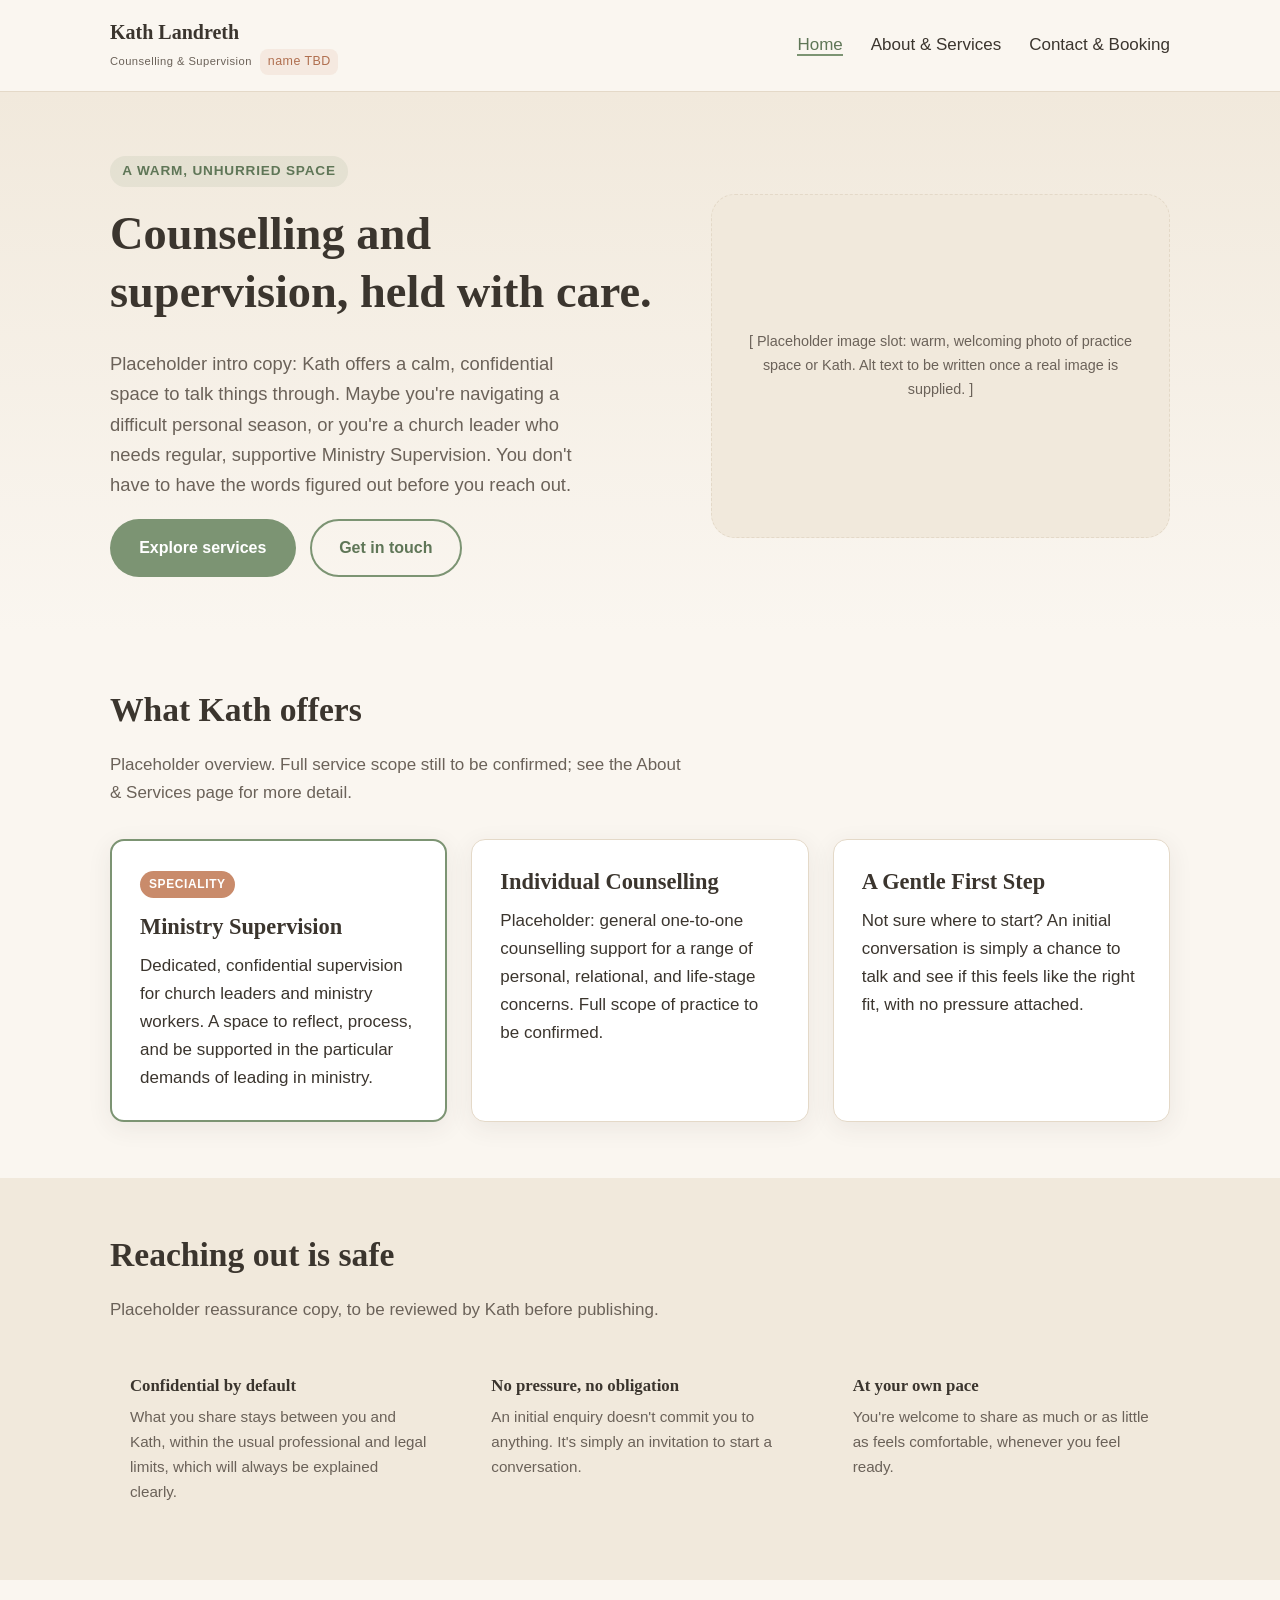
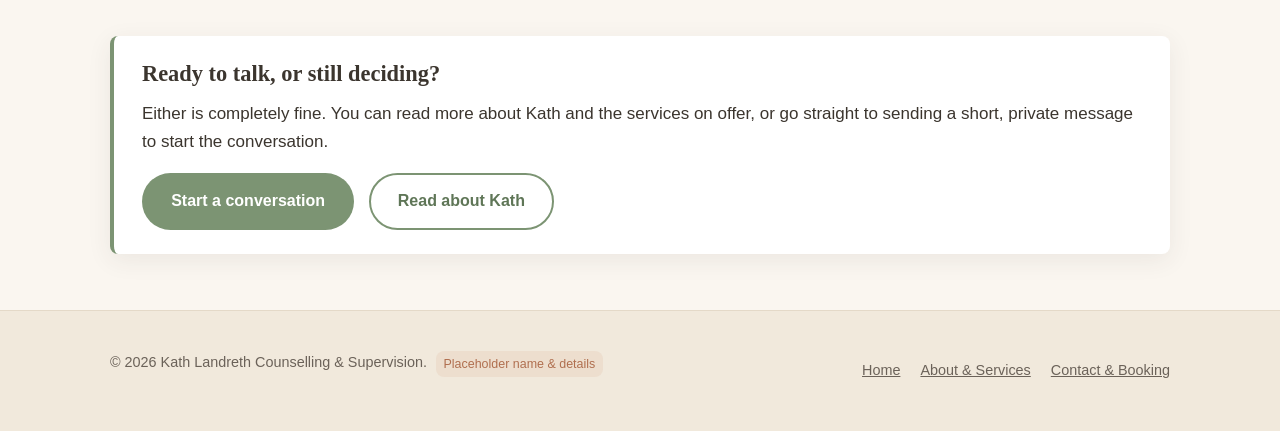
==== index.html @ 331f63ee "Add card hover-lift, enquiry-type dropdown, and copy cleanup - Card containers (Ministry Supervision" ====
<!DOCTYPE html>
<html lang="en">
<head>
  <meta charset="UTF-8" />
  <meta name="viewport" content="width=device-width, initial-scale=1.0" />
  <title>Kath Landreth Counselling &amp; Supervision: A Safe Place to Talk</title>
  <meta name="description" content="Placeholder description: Kath Landreth Counselling & Supervision offers a warm, confidential space for individual counselling and Ministry Supervision for church leaders." />
  <link rel="stylesheet" href="css/style.css" />
  <!-- PLACEHOLDER: favicon not yet supplied. Add rel="icon" once branding is finalised. -->
</head>
<body>
  <a class="skip-link" href="#main-content">Skip to main content</a>

  <header class="site-header">
    <nav class="nav-bar" aria-label="Primary">
      <a class="site-brand" href="index.html">
        Kath Landreth
        <span class="brand-sub">Counselling &amp; Supervision <span class="placeholder-flag">name TBD</span></span>
      </a>
      <button class="nav-toggle" type="button" aria-expanded="false" aria-controls="primary-nav-links">
        <span class="icon-bar"></span>
        <span>Menu</span>
      </button>
      <ul class="nav-links" id="primary-nav-links">
        <li><a href="index.html" aria-current="page">Home</a></li>
        <li><a href="about.html">About &amp; Services</a></li>
        <li><a href="contact.html">Contact &amp; Booking</a></li>
      </ul>
    </nav>
  </header>

  <main id="main-content">
    <!-- Hero -->
    <section class="hero">
      <div class="container hero-inner">
        <div>
          <span class="hero-eyebrow">A warm, unhurried space</span>
          <h1>Counselling and supervision, held with care.</h1>
          <p class="hero-lede">
            Placeholder intro copy: Kath offers a calm, confidential space to
            talk things through. Maybe you're navigating a difficult personal
            season, or you're a church leader who needs regular, supportive
            Ministry Supervision. You don't have to have the words figured out
            before you reach out.
          </p>
          <div class="btn-group">
            <a class="btn btn-primary" href="about.html">Explore services</a>
            <a class="btn btn-secondary" href="contact.html">Get in touch</a>
          </div>
        </div>
        <div class="hero-image-slot" aria-hidden="false">
          <span>[ Placeholder image slot: warm, welcoming photo of practice space or Kath. Alt text to be written once a real image is supplied. ]</span>
        </div>
      </div>
    </section>

    <!-- What Kath offers -->
    <section class="section">
      <div class="container">
        <div class="section-heading">
          <h2>What Kath offers</h2>
          <p>Placeholder overview. Full service scope still to be confirmed; see the About &amp; Services page for more detail.</p>
        </div>
        <div class="card-grid card-grid-3">
          <div class="card card-featured">
            <span class="card-featured-tag">Speciality</span>
            <h3>Ministry Supervision</h3>
            <p>
              Dedicated, confidential supervision for church leaders and
              ministry workers. A space to reflect, process, and be
              supported in the particular demands of leading in ministry.
            </p>
          </div>
          <div class="card">
            <h3>Individual Counselling</h3>
            <p>
              Placeholder: general one-to-one counselling support for a
              range of personal, relational, and life-stage concerns.
              Full scope of practice to be confirmed.
            </p>
          </div>
          <div class="card">
            <h3>A Gentle First Step</h3>
            <p>
              Not sure where to start? An initial conversation is simply a
              chance to talk and see if this feels like the right fit, with
              no pressure attached.
            </p>
          </div>
        </div>
      </div>
    </section>

    <!-- Reassurance strip -->
    <section class="section section-alt">
      <div class="container">
        <div class="section-heading">
          <h2>Reaching out is safe</h2>
          <p>Placeholder reassurance copy, to be reviewed by Kath before publishing.</p>
        </div>
        <div class="trust-strip">
          <div class="trust-item">
            <h3>Confidential by default</h3>
            <p>What you share stays between you and Kath, within the usual professional and legal limits, which will always be explained clearly.</p>
          </div>
          <div class="trust-item">
            <h3>No pressure, no obligation</h3>
            <p>An initial enquiry doesn't commit you to anything. It's simply an invitation to start a conversation.</p>
          </div>
          <div class="trust-item">
            <h3>At your own pace</h3>
            <p>You're welcome to share as much or as little as feels comfortable, whenever you feel ready.</p>
          </div>
        </div>
      </div>
    </section>

    <!-- Closing CTA -->
    <section class="section">
      <div class="container">
        <div class="note-box">
          <h3>Ready to talk, or still deciding?</h3>
          <p>
            Either is completely fine. You can read more about Kath and the
            services on offer, or go straight to sending a short, private
            message to start the conversation.
          </p>
          <div class="btn-group">
            <a class="btn btn-primary" href="contact.html">Start a conversation</a>
            <a class="btn btn-secondary" href="about.html">Read about Kath</a>
          </div>
        </div>
      </div>
    </section>
  </main>

  <footer class="site-footer">
    <div class="container footer-inner">
      <p>&copy; <span id="year">2026</span> Kath Landreth Counselling &amp; Supervision. <span class="placeholder-flag">Placeholder name &amp; details</span></p>
      <ul class="footer-links">
        <li><a href="index.html">Home</a></li>
        <li><a href="about.html">About &amp; Services</a></li>
        <li><a href="contact.html">Contact &amp; Booking</a></li>
      </ul>
    </div>
  </footer>

  <script src="js/main.js"></script>
</body>
</html>
---- css/style.css ----
/* ==========================================================================
   Kath Landreth Counselling & Supervision — Placeholder Visual Identity
   --------------------------------------------------------------------------
   Business name, palette, and typography below are PLACEHOLDERS.
   Everything visual is driven by the CSS variables in :root, so swapping
   in real branding later should mean editing this one block only.
   ========================================================================== */

:root {
  /* --- Colour palette (placeholder: warm, muted, calming) --- */
  --color-bg: #faf6f0;            /* warm cream page background */
  --color-bg-alt: #f1e9dc;        /* soft sand for alternating sections */
  --color-surface: #ffffff;       /* cards / form surface */
  --color-primary: #7c9473;       /* muted sage green */
  --color-primary-dark: #5f7657;  /* deeper sage for hover/emphasis */
  --color-accent: #c98b6b;        /* soft terracotta accent */
  --color-accent-dark: #b06f4f;
  --color-text: #3b352e;          /* warm charcoal-brown, not pure black */
  --color-text-muted: #6b6259;
  --color-border: #e4d9c8;
  --color-focus: #4f7db3;         /* accessible focus ring, kept distinct from palette */

  /* --- Typography (placeholder: system fonts, no third-party font loads) --- */
  --font-heading: Georgia, "Iowan Old Style", "Palatino Linotype", "Book Antiqua", serif;
  --font-body: -apple-system, BlinkMacSystemFont, "Segoe UI", Roboto, "Helvetica Neue", Arial, sans-serif;

  /* --- Spacing / shape --- */
  --radius-sm: 8px;
  --radius-md: 14px;
  --radius-lg: 24px;
  --shadow-soft: 0 6px 24px rgba(59, 53, 46, 0.08);
  --max-width: 1100px;
}

/* --- Reset / base --- */
* {
  box-sizing: border-box;
}

html {
  -webkit-text-size-adjust: 100%;
}

body {
  margin: 0;
  font-family: var(--font-body);
  background: var(--color-bg);
  color: var(--color-text);
  line-height: 1.65;
  font-size: 17px;
}

img {
  max-width: 100%;
  display: block;
}

a {
  color: var(--color-primary-dark);
}

a:focus-visible,
button:focus-visible,
input:focus-visible,
textarea:focus-visible {
  outline: 3px solid var(--color-focus);
  outline-offset: 2px;
}

h1, h2, h3, h4 {
  font-family: var(--font-heading);
  line-height: 1.25;
  margin: 0 0 0.6em;
  color: var(--color-text);
  font-weight: 600;
}

h1 { font-size: clamp(2rem, 5vw, 2.9rem); }
h2 { font-size: clamp(1.5rem, 3.5vw, 2.1rem); }
h3 { font-size: clamp(1.15rem, 2.5vw, 1.4rem); }

p { margin: 0 0 1em; }

.container {
  width: 100%;
  max-width: var(--max-width);
  margin: 0 auto;
  padding: 0 1.25rem;
}

.visually-hidden {
  position: absolute;
  width: 1px;
  height: 1px;
  overflow: hidden;
  clip: rect(0 0 0 0);
  white-space: nowrap;
}

.skip-link {
  position: absolute;
  left: -9999px;
  top: 0;
  background: var(--color-primary-dark);
  color: #fff;
  padding: 0.75em 1.25em;
  border-radius: 0 0 var(--radius-sm) 0;
  z-index: 100;
}

.skip-link:focus {
  left: 0;
}

/* --- Buttons --- */
.btn {
  display: inline-block;
  font-family: var(--font-body);
  font-size: 1rem;
  font-weight: 600;
  text-decoration: none;
  padding: 0.85em 1.7em;
  border-radius: 999px;
  border: 2px solid transparent;
  cursor: pointer;
  transition: transform 0.15s ease, background-color 0.15s ease, color 0.15s ease;
}

.btn-primary {
  background: var(--color-primary);
  color: #fff;
}

.btn-primary:hover {
  background: var(--color-primary-dark);
}

.btn-secondary {
  background: transparent;
  border-color: var(--color-primary);
  color: var(--color-primary-dark);
}

.btn-secondary:hover {
  background: var(--color-primary);
  color: #fff;
}

.btn:hover {
  transform: translateY(-1px);
}

.btn-group {
  display: flex;
  flex-wrap: wrap;
  gap: 0.9rem;
}

/* --- Header / Nav --- */
.site-header {
  background: var(--color-bg);
  border-bottom: 1px solid var(--color-border);
  position: sticky;
  top: 0;
  z-index: 50;
}

.nav-bar {
  display: flex;
  align-items: center;
  justify-content: space-between;
  padding: 1rem 1.25rem;
  max-width: var(--max-width);
  margin: 0 auto;
}

.site-brand {
  font-family: var(--font-heading);
  font-size: 1.25rem;
  font-weight: 700;
  text-decoration: none;
  color: var(--color-text);
}

.site-brand .brand-sub {
  display: block;
  font-family: var(--font-body);
  font-size: 0.7rem;
  font-weight: 400;
  letter-spacing: 0.04em;
  color: var(--color-text-muted);
}

.nav-toggle {
  display: inline-flex;
  align-items: center;
  gap: 0.5rem;
  background: transparent;
  border: 1px solid var(--color-border);
  border-radius: var(--radius-sm);
  padding: 0.5em 0.8em;
  font-family: var(--font-body);
  font-size: 0.95rem;
  color: var(--color-text);
  cursor: pointer;
}

.nav-toggle .icon-bar {
  display: block;
  width: 20px;
  height: 2px;
  background: var(--color-text);
  position: relative;
}

.nav-toggle .icon-bar::before,
.nav-toggle .icon-bar::after {
  content: "";
  position: absolute;
  left: 0;
  width: 20px;
  height: 2px;
  background: var(--color-text);
}

.nav-toggle .icon-bar::before { top: -6px; }
.nav-toggle .icon-bar::after { top: 6px; }

.nav-links {
  list-style: none;
  display: flex;
  gap: 1.75rem;
  margin: 0;
  padding: 0;
}

.nav-links a {
  text-decoration: none;
  color: var(--color-text);
  font-weight: 500;
}

.nav-links a[aria-current="page"] {
  color: var(--color-primary-dark);
  border-bottom: 2px solid var(--color-primary);
}

.nav-links a:hover {
  color: var(--color-primary-dark);
}

@media (max-width: 780px) {
  .nav-toggle {
    display: inline-flex;
  }

  .nav-links {
    display: none;
    position: absolute;
    left: 0;
    right: 0;
    top: 100%;
    flex-direction: column;
    gap: 0;
    background: var(--color-bg);
    border-bottom: 1px solid var(--color-border);
    box-shadow: var(--shadow-soft);
  }

  .nav-links.is-open {
    display: flex;
  }

  .nav-links li {
    border-top: 1px solid var(--color-border);
  }

  .nav-links a {
    display: block;
    padding: 1em 1.25rem;
  }
}

@media (min-width: 781px) {
  .nav-toggle {
    display: none;
  }
}

/* --- Hero --- */
.hero {
  padding: 4rem 0 3.5rem;
  background: linear-gradient(180deg, var(--color-bg-alt) 0%, var(--color-bg) 100%);
}

.hero-inner {
  display: grid;
  gap: 2.5rem;
  align-items: center;
}

@media (min-width: 860px) {
  .hero-inner {
    grid-template-columns: 1.1fr 0.9fr;
  }
}

.hero-eyebrow {
  display: inline-block;
  font-size: 0.85rem;
  font-weight: 600;
  letter-spacing: 0.06em;
  text-transform: uppercase;
  color: var(--color-primary-dark);
  background: rgba(124, 148, 115, 0.12);
  padding: 0.35em 0.9em;
  border-radius: 999px;
  margin-bottom: 1.1rem;
}

.hero-lede {
  font-size: 1.15rem;
  color: var(--color-text-muted);
  max-width: 46ch;
}

.hero-image-slot {
  background: var(--color-bg-alt);
  border: 1px dashed var(--color-border);
  border-radius: var(--radius-lg);
  aspect-ratio: 4 / 3;
  display: flex;
  align-items: center;
  justify-content: center;
  color: var(--color-text-muted);
  font-size: 0.9rem;
  text-align: center;
  padding: 1.5rem;
}

/* --- Generic sections --- */
.section {
  padding: 3.5rem 0;
}

.section-alt {
  background: var(--color-bg-alt);
}

.section-heading {
  max-width: 62ch;
  margin-bottom: 2rem;
}

.section-heading p {
  color: var(--color-text-muted);
}

/* --- Cards / grid --- */
.card-grid {
  display: grid;
  gap: 1.5rem;
  grid-template-columns: 1fr;
}

@media (min-width: 640px) {
  .card-grid {
    grid-template-columns: repeat(2, 1fr);
  }
}

@media (min-width: 960px) {
  .card-grid-3 {
    grid-template-columns: repeat(3, 1fr);
  }
}

.card {
  background: var(--color-surface);
  border: 1px solid var(--color-border);
  border-radius: var(--radius-md);
  padding: 1.75rem;
  box-shadow: var(--shadow-soft);
  transition: transform 0.15s ease, box-shadow 0.15s ease;
}

.card:hover {
  transform: translateY(-4px);
  box-shadow: 0 10px 28px rgba(59, 53, 46, 0.14);
}

.card-featured {
  border: 2px solid var(--color-primary);
  position: relative;
}

.card-featured-tag {
  display: inline-block;
  font-size: 0.75rem;
  font-weight: 700;
  letter-spacing: 0.05em;
  text-transform: uppercase;
  color: #fff;
  background: var(--color-accent);
  padding: 0.3em 0.75em;
  border-radius: 999px;
  margin-bottom: 0.9rem;
}

.card h3 {
  margin-bottom: 0.5em;
}

.card p:last-child {
  margin-bottom: 0;
}

/* --- Reassurance / trust strip --- */
.trust-strip {
  display: grid;
  gap: 1.5rem;
  grid-template-columns: 1fr;
  text-align: left;
}

@media (min-width: 720px) {
  .trust-strip {
    grid-template-columns: repeat(3, 1fr);
  }
}

.trust-item {
  padding: 1.25rem;
}

.trust-item h3 {
  font-size: 1.05rem;
  margin-bottom: 0.4em;
}

.trust-item p {
  color: var(--color-text-muted);
  font-size: 0.95rem;
  margin-bottom: 0;
}

/* --- Bio layout --- */
.bio-layout {
  display: grid;
  gap: 2rem;
  align-items: start;
}

@media (min-width: 780px) {
  .bio-layout {
    grid-template-columns: 0.8fr 1.2fr;
  }
}

.portrait-slot {
  background: var(--color-bg-alt);
  border: 1px dashed var(--color-border);
  border-radius: var(--radius-lg);
  aspect-ratio: 3 / 4;
  display: flex;
  align-items: center;
  justify-content: center;
  color: var(--color-text-muted);
  font-size: 0.9rem;
  text-align: center;
  padding: 1.5rem;
}

/* --- Confidentiality note box --- */
.note-box {
  background: var(--color-surface);
  border-left: 4px solid var(--color-primary);
  border-radius: var(--radius-sm);
  padding: 1.5rem 1.75rem;
  box-shadow: var(--shadow-soft);
}

.note-box h3 {
  margin-bottom: 0.5em;
}

.note-box p:last-child {
  margin-bottom: 0;
}

/* --- Contact page --- */
.contact-layout {
  display: grid;
  gap: 2.5rem;
}

@media (min-width: 900px) {
  .contact-layout {
    grid-template-columns: 1fr 0.8fr;
  }
}

.contact-form {
  background: var(--color-surface);
  border: 1px solid var(--color-border);
  border-radius: var(--radius-lg);
  padding: 2rem;
  box-shadow: var(--shadow-soft);
}

.form-row {
  margin-bottom: 1.3rem;
}

.form-row label {
  display: block;
  font-weight: 600;
  margin-bottom: 0.4em;
  font-size: 0.95rem;
}

.form-row .hint {
  display: block;
  font-weight: 400;
  color: var(--color-text-muted);
  font-size: 0.85rem;
  margin-top: 0.3em;
}

.form-row input,
.form-row select,
.form-row textarea {
  width: 100%;
  font-family: var(--font-body);
  font-size: 1rem;
  padding: 0.75em 0.9em;
  border: 1px solid var(--color-border);
  border-radius: var(--radius-sm);
  background: var(--color-bg);
  color: var(--color-text);
}

.form-row select {
  appearance: auto;
}

.form-row input:focus,
.form-row select:focus,
.form-row textarea:focus {
  background: var(--color-surface);
}

.form-row textarea {
  resize: vertical;
  min-height: 130px;
}

/* Honeypot field: hidden from real visitors, present for basic bot filtering.
   Holds no personal data and nothing here is ever stored server-side. */
.form-honeypot {
  position: absolute;
  left: -9999px;
  width: 1px;
  height: 1px;
  overflow: hidden;
}

.privacy-note {
  background: rgba(124, 148, 115, 0.1);
  border-radius: var(--radius-sm);
  padding: 1rem 1.2rem;
  font-size: 0.92rem;
  color: var(--color-text-muted);
  margin-bottom: 1.5rem;
}

.contact-details dl {
  margin: 0;
}

.contact-details dt {
  font-weight: 700;
  margin-top: 1.1rem;
}

.contact-details dt:first-child {
  margin-top: 0;
}

.contact-details dd {
  margin: 0.2em 0 0;
  color: var(--color-text-muted);
}

.form-status {
  margin-top: 1rem;
  padding: 0.9em 1.1em;
  border-radius: var(--radius-sm);
  font-size: 0.95rem;
  display: none;
}

.form-status.is-visible {
  display: block;
}

.form-status.is-success {
  background: rgba(124, 148, 115, 0.18);
  color: var(--color-primary-dark);
}

.form-status.is-error {
  background: rgba(201, 139, 107, 0.18);
  color: var(--color-accent-dark);
}

/* --- Footer --- */
.site-footer {
  border-top: 1px solid var(--color-border);
  padding: 2.5rem 0;
  background: var(--color-bg-alt);
  color: var(--color-text-muted);
  font-size: 0.9rem;
}

.footer-inner {
  display: flex;
  flex-wrap: wrap;
  gap: 1rem;
  justify-content: space-between;
  align-items: center;
}

.footer-links {
  list-style: none;
  display: flex;
  gap: 1.25rem;
  margin: 0;
  padding: 0;
}

.footer-links a {
  color: var(--color-text-muted);
}

.placeholder-flag {
  font-size: 0.78rem;
  color: var(--color-accent-dark);
  background: rgba(201, 139, 107, 0.12);
  border-radius: var(--radius-sm);
  padding: 0.2em 0.6em;
  display: inline-block;
  margin-left: 0.4em;
}
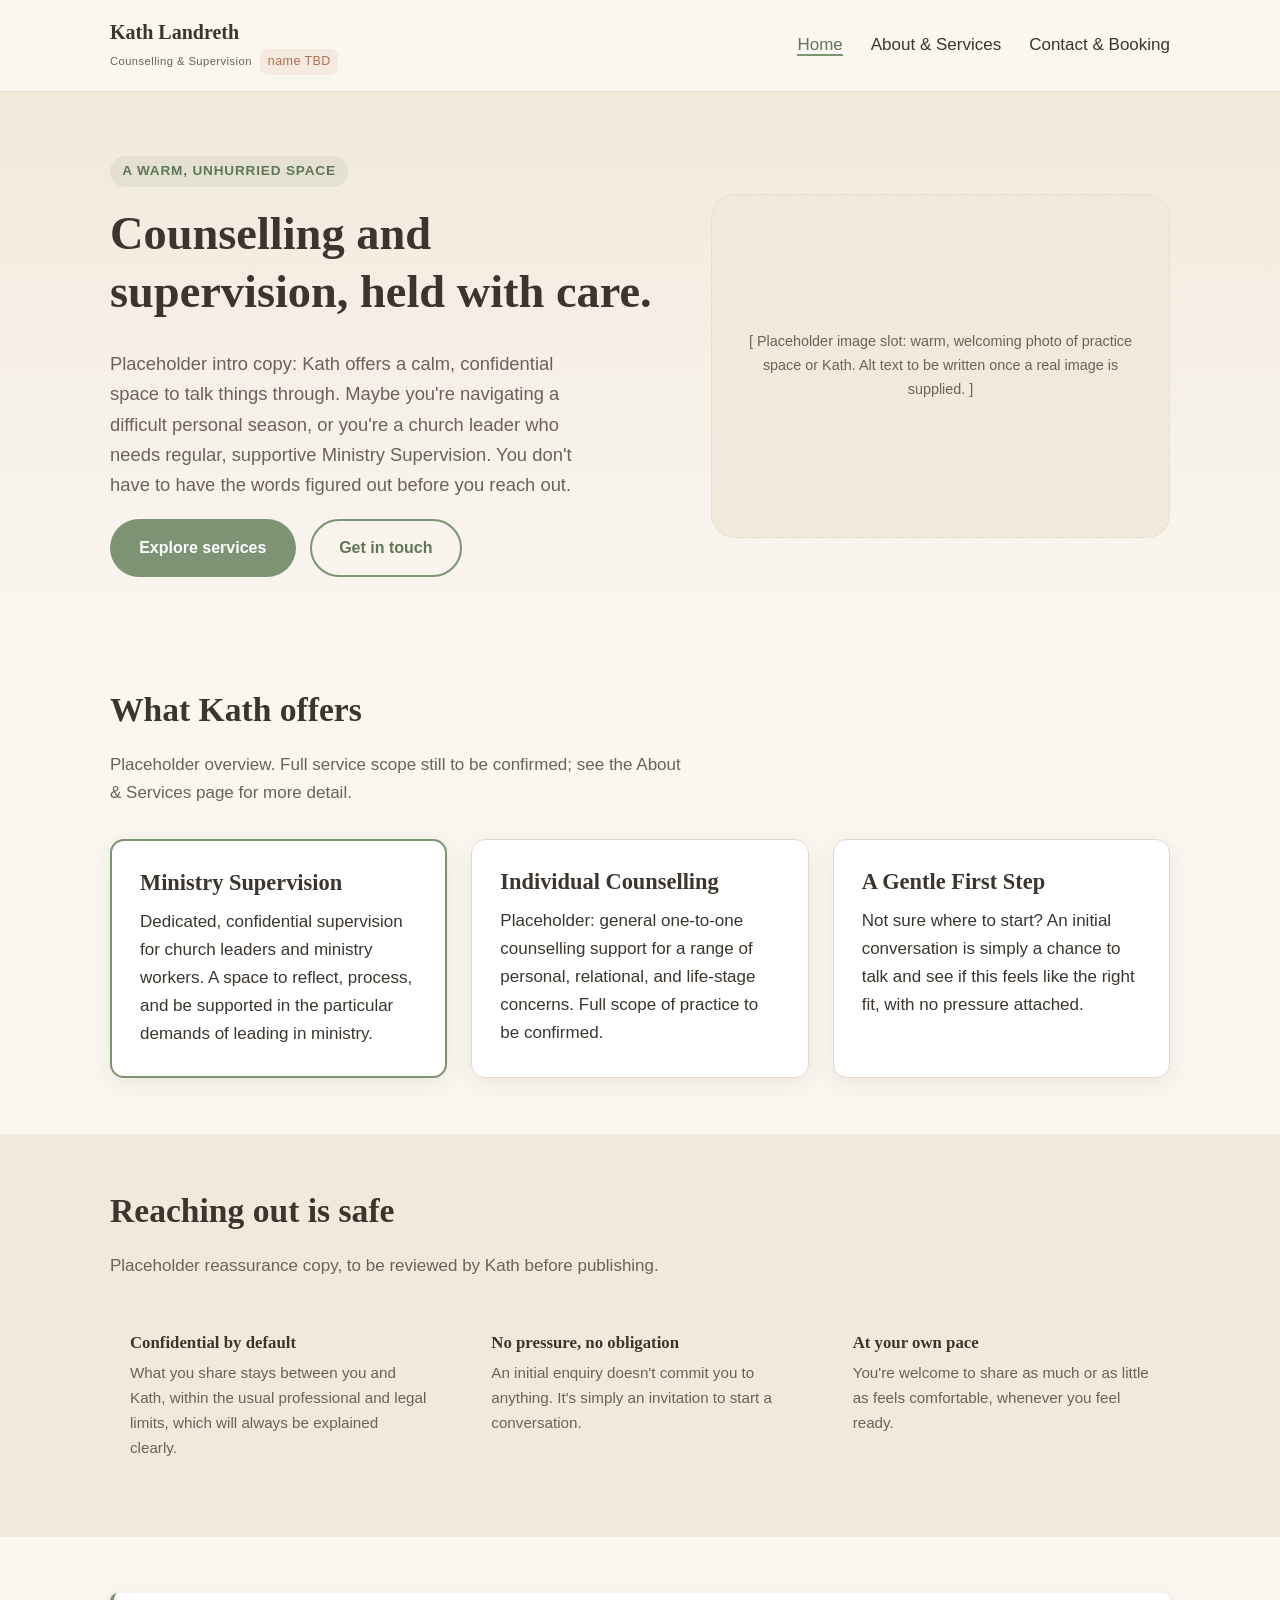
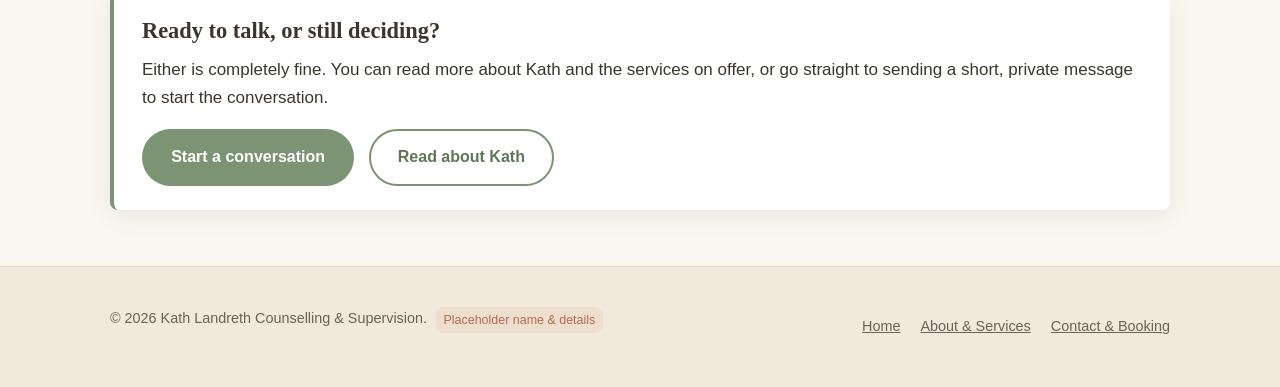
==== commit bbf99fa0: "Remove speciality tag and top-align card headings instead of centering Dropping the "Speciality" pil" ====
--- a/index.html
+++ b/index.html
@@ -63,7 +63,6 @@
         </div>
         <div class="card-grid card-grid-3">
           <div class="card card-featured">
-            <span class="card-featured-tag">Speciality</span>
             <h3>Ministry Supervision</h3>
             <p>
               Dedicated, confidential supervision for church leaders and
--- a/css/style.css
+++ b/css/style.css
@@ -394,19 +394,6 @@
   position: relative;
 }
 
-.card-featured-tag {
-  display: inline-block;
-  font-size: 0.75rem;
-  font-weight: 700;
-  letter-spacing: 0.05em;
-  text-transform: uppercase;
-  color: #fff;
-  background: var(--color-accent);
-  padding: 0.3em 0.75em;
-  border-radius: 999px;
-  margin-bottom: 0.9rem;
-}
-
 .card h3 {
   margin-bottom: 0.5em;
 }
@@ -478,6 +465,12 @@
   border-radius: var(--radius-sm);
   padding: 1.5rem 1.75rem;
   box-shadow: var(--shadow-soft);
+  transition: transform 0.15s ease, box-shadow 0.15s ease;
+}
+
+.note-box:hover {
+  transform: translateY(-4px);
+  box-shadow: 0 10px 28px rgba(59, 53, 46, 0.14);
 }
 
 .note-box h3 {
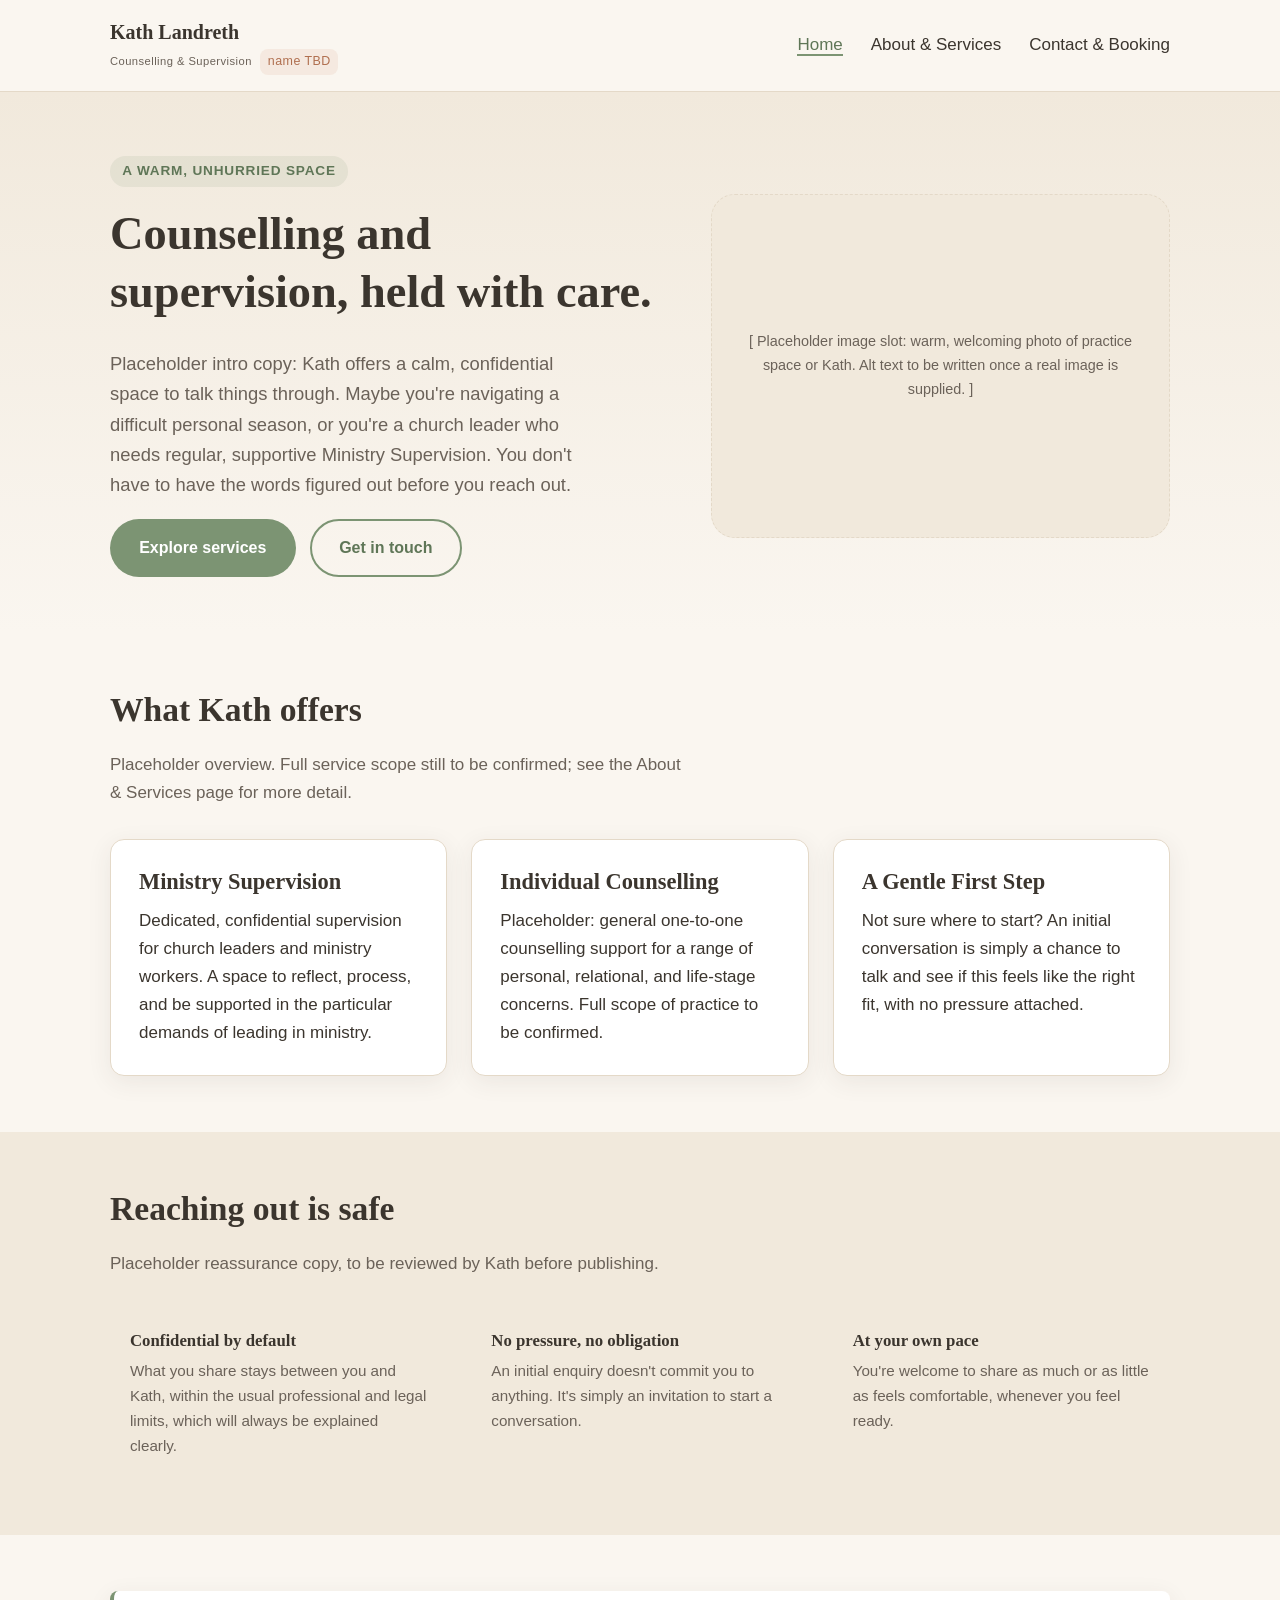
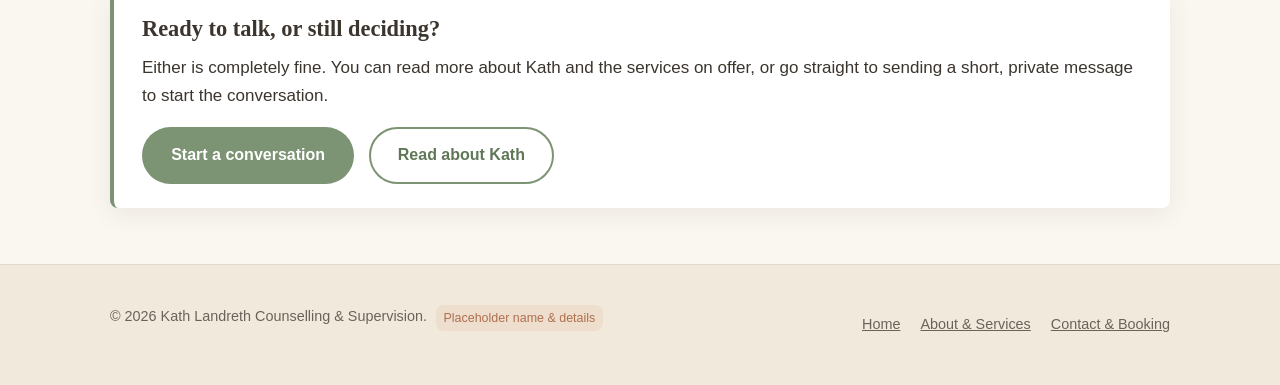
==== commit e8fb920d: "Home page polish: balanced hero heading, unified hover outline - Removed the static green border fro" ====
--- a/index.html
+++ b/index.html
@@ -62,7 +62,7 @@
           <p>Placeholder overview. Full service scope still to be confirmed; see the About &amp; Services page for more detail.</p>
         </div>
         <div class="card-grid card-grid-3">
-          <div class="card card-featured">
+          <div class="card">
             <h3>Ministry Supervision</h3>
             <p>
               Dedicated, confidential supervision for church leaders and
--- a/css/style.css
+++ b/css/style.css
@@ -75,7 +75,7 @@
   font-weight: 600;
 }
 
-h1 { font-size: clamp(2rem, 5vw, 2.9rem); }
+h1 { font-size: clamp(2rem, 5vw, 2.9rem); text-wrap: balance; }
 h2 { font-size: clamp(1.5rem, 3.5vw, 2.1rem); }
 h3 { font-size: clamp(1.15rem, 2.5vw, 1.4rem); }
 
@@ -336,6 +336,12 @@
   font-size: 0.9rem;
   text-align: center;
   padding: 1.5rem;
+  transition: transform 0.15s ease, box-shadow 0.15s ease;
+}
+
+.hero-image-slot:hover {
+  transform: translateY(-4px);
+  box-shadow: 0 10px 28px rgba(59, 53, 46, 0.14);
 }
 
 /* --- Generic sections --- */
@@ -373,6 +379,49 @@
   .card-grid-3 {
     grid-template-columns: repeat(3, 1fr);
   }
+}
+
+/* --- Animated hover outline ---
+   Draws a green ring that sweeps around the container's edge on hover,
+   starting and finishing at the top (12 o'clock), over the same 0.15s
+   duration as the hover-lift. Implemented as a conic-gradient on a
+   pseudo-element, masked down to a ring shape; @property is what makes
+   the custom property (and therefore the gradient's sweep) animatable
+   instead of snapping instantly. Shared by every "lift" container:
+   cards, the note box, and the hero image slot. */
+@property --outline-pct {
+  syntax: "<percentage>";
+  inherits: false;
+  initial-value: 0%;
+}
+
+.card,
+.note-box,
+.hero-image-slot {
+  position: relative;
+}
+
+.card::after,
+.note-box::after,
+.hero-image-slot::after {
+  content: "";
+  position: absolute;
+  inset: 0;
+  border-radius: inherit;
+  padding: 2px;
+  background: conic-gradient(var(--color-primary) var(--outline-pct, 0%), transparent 0%);
+  -webkit-mask: linear-gradient(#000 0 0) content-box, linear-gradient(#000 0 0);
+  -webkit-mask-composite: xor;
+  mask: linear-gradient(#000 0 0) content-box, linear-gradient(#000 0 0);
+  mask-composite: exclude;
+  pointer-events: none;
+  transition: --outline-pct 0.15s ease;
+}
+
+.card:hover::after,
+.note-box:hover::after,
+.hero-image-slot:hover::after {
+  --outline-pct: 100%;
 }
 
 .card {
@@ -381,7 +430,7 @@
   border-radius: var(--radius-md);
   padding: 1.75rem;
   box-shadow: var(--shadow-soft);
-  transition: transform 0.15s ease, box-shadow 0.15s ease;
+  transition: transform 0.15s ease, box-shadow 0.15s ease, border-color 0.2s ease;
 }
 
 .card:hover {
@@ -389,17 +438,182 @@
   box-shadow: 0 10px 28px rgba(59, 53, 46, 0.14);
 }
 
-.card-featured {
-  border: 2px solid var(--color-primary);
-  position: relative;
-}
-
 .card h3 {
   margin-bottom: 0.5em;
 }
 
 .card p:last-child {
   margin-bottom: 0;
+}
+
+/* --- Services carousel ---
+   Base rules (no JS-active class) intentionally match the plain
+   .card-grid layout, so the services list stays fully visible and
+   readable if JavaScript fails to load. js/main.js adds "is-carousel"
+   to #services-carousel once it initialises, which is what switches
+   the track over to absolute-positioned, circular slide layout below. */
+.carousel-track {
+  list-style: none;
+  margin: 0;
+  padding: 0;
+}
+
+.carousel-slide {
+  margin: 0;
+}
+
+.services-carousel {
+  position: relative;
+}
+
+.carousel-viewport {
+  overflow: visible;
+}
+
+.carousel-arrow {
+  position: absolute;
+  top: 50%;
+  transform: translateY(-50%);
+  z-index: 3;
+  width: 44px;
+  height: 44px;
+  border-radius: 50%;
+  background: var(--color-surface);
+  border: 1px solid var(--color-border);
+  box-shadow: var(--shadow-soft);
+  color: var(--color-text);
+  font-size: 1.5rem;
+  line-height: 1;
+  display: flex;
+  align-items: center;
+  justify-content: center;
+  cursor: pointer;
+  transition: background-color 0.15s ease, color 0.15s ease;
+}
+
+.carousel-arrow:hover {
+  background: var(--color-primary);
+  color: #fff;
+}
+
+.carousel-arrow-prev {
+  left: 0;
+}
+
+.carousel-arrow-next {
+  right: 0;
+}
+
+.carousel-dots {
+  display: flex;
+  justify-content: center;
+  gap: 0.6rem;
+  margin-top: 1.75rem;
+}
+
+.carousel-dot {
+  width: 10px;
+  height: 10px;
+  padding: 0;
+  border-radius: 50%;
+  border: 2px solid var(--color-primary);
+  background: transparent;
+  cursor: pointer;
+  transition: background-color 0.2s ease, transform 0.2s ease, border-color 0.2s ease;
+}
+
+.carousel-dot:hover {
+  border-color: var(--color-primary-dark);
+}
+
+.carousel-dot.is-active {
+  background: var(--color-primary);
+  transform: scale(1.2);
+}
+
+/* Carousel mode: only applied once JS confirms it initialised */
+.services-carousel.is-carousel .carousel-viewport {
+  /* overflow-x/overflow-y set to different keywords (e.g. hidden + visible)
+     makes browsers resolve "visible" to "auto" per spec, which draws a
+     real scrollbar. Keep overflow uniformly hidden instead, and reserve
+     vertical padding as headroom for the active card's hover-lift
+     (translateY) and its larger hover box-shadow, so neither gets
+     clipped against the top/bottom edge. */
+  overflow: hidden;
+  padding: 16px 3.25rem;
+  /* Fade the off-screen slides out gradually near the arrows instead of
+     hard-clipping them at the overflow edge. */
+  -webkit-mask-image: linear-gradient(
+    to right,
+    transparent 0,
+    #000 70px,
+    #000 calc(100% - 70px),
+    transparent 100%
+  );
+  mask-image: linear-gradient(
+    to right,
+    transparent 0,
+    #000 70px,
+    #000 calc(100% - 70px),
+    transparent 100%
+  );
+}
+
+.services-carousel.is-carousel .carousel-track {
+  display: block;
+  position: relative;
+  min-height: 200px;
+  transition: height 0.4s ease;
+}
+
+.services-carousel.is-carousel .carousel-slide {
+  position: absolute;
+  top: 50%;
+  left: 50%;
+  width: min(100%, 480px);
+  transform: translate(-50%, -50%) translateX(var(--slide-offset, 0px)) scale(var(--slide-scale, 1));
+  opacity: var(--slide-opacity, 1);
+  filter: blur(var(--slide-blur, 0px));
+  transition: transform 0.5s cubic-bezier(0.22, 1, 0.36, 1), opacity 0.4s ease, filter 0.4s ease;
+  pointer-events: none;
+}
+
+.services-carousel.is-carousel .carousel-slide.is-active {
+  pointer-events: auto;
+  z-index: 2;
+}
+
+/* The highlighted border marks whichever service is currently being
+   viewed, not a specific service, so it moves with the active slide
+   rather than being fixed to one card's markup. */
+.services-carousel.is-carousel .carousel-slide.is-active .card {
+  border: 2px solid var(--color-primary);
+}
+
+@media (max-width: 560px) {
+  .services-carousel.is-carousel .carousel-viewport {
+    padding: 16px 2.75rem;
+    -webkit-mask-image: linear-gradient(
+      to right,
+      transparent 0,
+      #000 44px,
+      #000 calc(100% - 44px),
+      transparent 100%
+    );
+    mask-image: linear-gradient(
+      to right,
+      transparent 0,
+      #000 44px,
+      #000 calc(100% - 44px),
+      transparent 100%
+    );
+  }
+
+  .carousel-arrow {
+    width: 38px;
+    height: 38px;
+    font-size: 1.25rem;
+  }
 }
 
 /* --- Reassurance / trust strip --- */
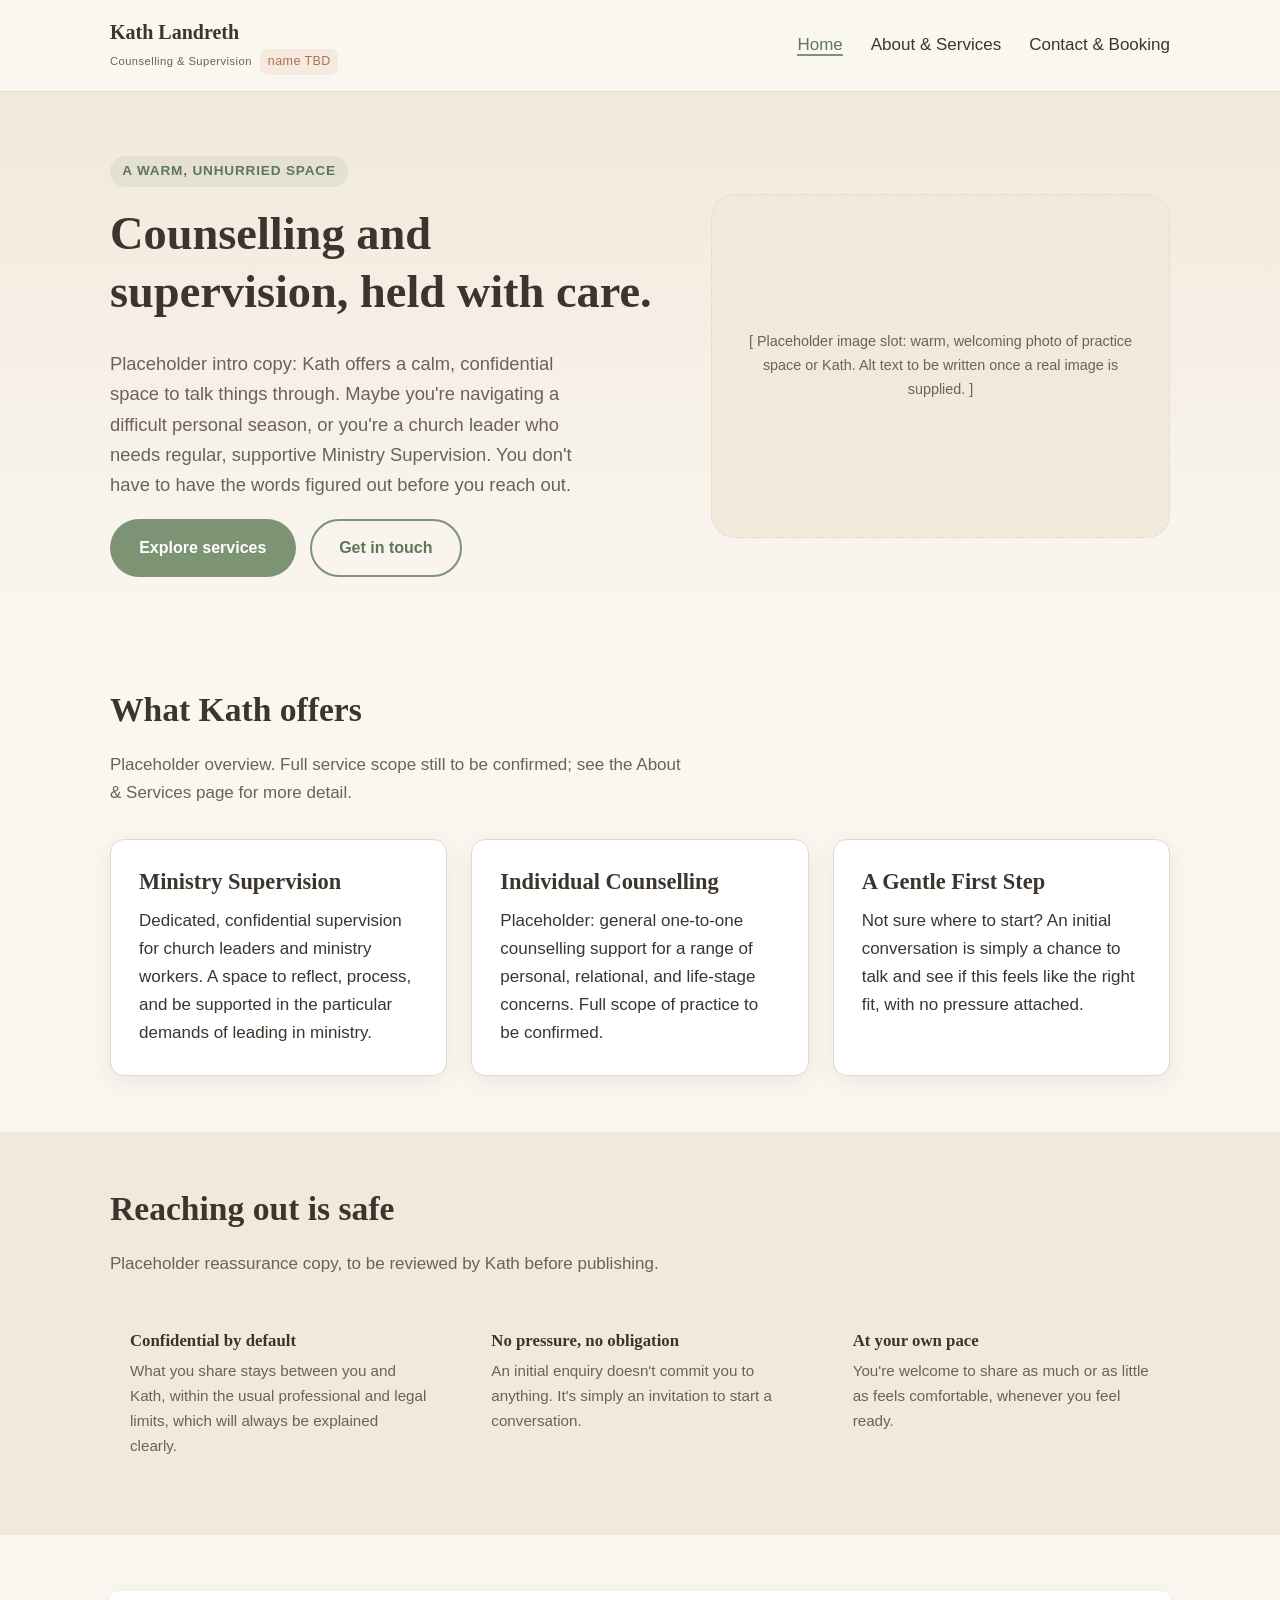
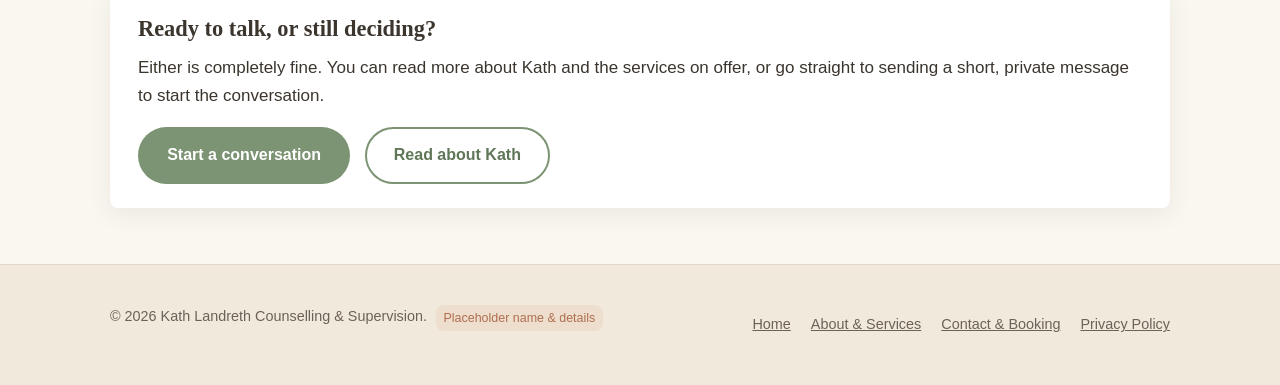
==== commit 6a50c3ac: "Cap hover outline speed on wide containers; add privacy policy page - Capped --outline-duration at 0" ====
--- a/index.html
+++ b/index.html
@@ -140,6 +140,7 @@
         <li><a href="index.html">Home</a></li>
         <li><a href="about.html">About &amp; Services</a></li>
         <li><a href="contact.html">Contact &amp; Booking</a></li>
+        <li><a href="privacy.html">Privacy Policy</a></li>
       </ul>
     </div>
   </footer>
--- a/css/style.css
+++ b/css/style.css
@@ -81,6 +81,24 @@
 
 p { margin: 0 0 1em; }
 
+main ul, main ol {
+  margin: 0 0 1em;
+  padding-left: 1.4em;
+  color: var(--color-text);
+}
+
+main li + li {
+  margin-top: 0.3em;
+}
+
+code {
+  font-family: ui-monospace, SFMono-Regular, Consolas, "Liberation Mono", Menlo, monospace;
+  background: var(--color-bg-alt);
+  padding: 0.15em 0.4em;
+  border-radius: 4px;
+  font-size: 0.9em;
+}
+
 .container {
   width: 100%;
   max-width: var(--max-width);
@@ -383,12 +401,20 @@
 
 /* --- Animated hover outline ---
    Draws a green ring that sweeps around the container's edge on hover,
-   starting and finishing at the top (12 o'clock), over the same 0.15s
-   duration as the hover-lift. Implemented as a conic-gradient on a
-   pseudo-element, masked down to a ring shape; @property is what makes
-   the custom property (and therefore the gradient's sweep) animatable
-   instead of snapping instantly. Shared by every "lift" container:
-   cards, the note box, and the hero image slot. */
+   starting and finishing at the top (12 o'clock), with an eased S-curve
+   (slow to start, fast through the middle, slow to finish). Implemented
+   as a conic-gradient on a pseudo-element, masked down to a ring shape;
+   @property is what makes the custom property (and therefore the
+   gradient's sweep) animatable instead of snapping instantly. Shared by
+   every "lift" container: cards, the note box, the hero image slot, and
+   the about-page portrait slot.
+
+   Duration is set per-element via --outline-duration (see
+   initHoverOutlineTiming in js/main.js), which measures each element's
+   own perimeter so the ring sweeps at a constant visual speed rather
+   than a fixed time — otherwise the same 0.5s that suits a small card
+   makes the sweep look rushed on a much wider container like the note
+   box. The 0.5s fallback only applies if JS hasn't run yet. */
 @property --outline-pct {
   syntax: "<percentage>";
   inherits: false;
@@ -397,13 +423,15 @@
 
 .card,
 .note-box,
-.hero-image-slot {
+.hero-image-slot,
+.portrait-slot {
   position: relative;
 }
 
 .card::after,
 .note-box::after,
-.hero-image-slot::after {
+.hero-image-slot::after,
+.portrait-slot::after {
   content: "";
   position: absolute;
   inset: 0;
@@ -415,10 +443,11 @@
   mask: linear-gradient(#000 0 0) content-box, linear-gradient(#000 0 0);
   mask-composite: exclude;
   pointer-events: none;
-  transition: --outline-pct 0.15s ease;
+  transition: --outline-pct var(--outline-duration, 0.5s) cubic-bezier(0.65, 0, 0.35, 1);
 }
 
 .card:hover::after,
+.portrait-slot:hover::after,
 .note-box:hover::after,
 .hero-image-slot:hover::after {
   --outline-pct: 100%;
@@ -583,13 +612,6 @@
   z-index: 2;
 }
 
-/* The highlighted border marks whichever service is currently being
-   viewed, not a specific service, so it moves with the active slide
-   rather than being fixed to one card's markup. */
-.services-carousel.is-carousel .carousel-slide.is-active .card {
-  border: 2px solid var(--color-primary);
-}
-
 @media (max-width: 560px) {
   .services-carousel.is-carousel .carousel-viewport {
     padding: 16px 2.75rem;
@@ -670,12 +692,17 @@
   font-size: 0.9rem;
   text-align: center;
   padding: 1.5rem;
+  transition: transform 0.15s ease, box-shadow 0.15s ease;
+}
+
+.portrait-slot:hover {
+  transform: translateY(-4px);
+  box-shadow: 0 10px 28px rgba(59, 53, 46, 0.14);
 }
 
 /* --- Confidentiality note box --- */
 .note-box {
   background: var(--color-surface);
-  border-left: 4px solid var(--color-primary);
   border-radius: var(--radius-sm);
   padding: 1.5rem 1.75rem;
   box-shadow: var(--shadow-soft);
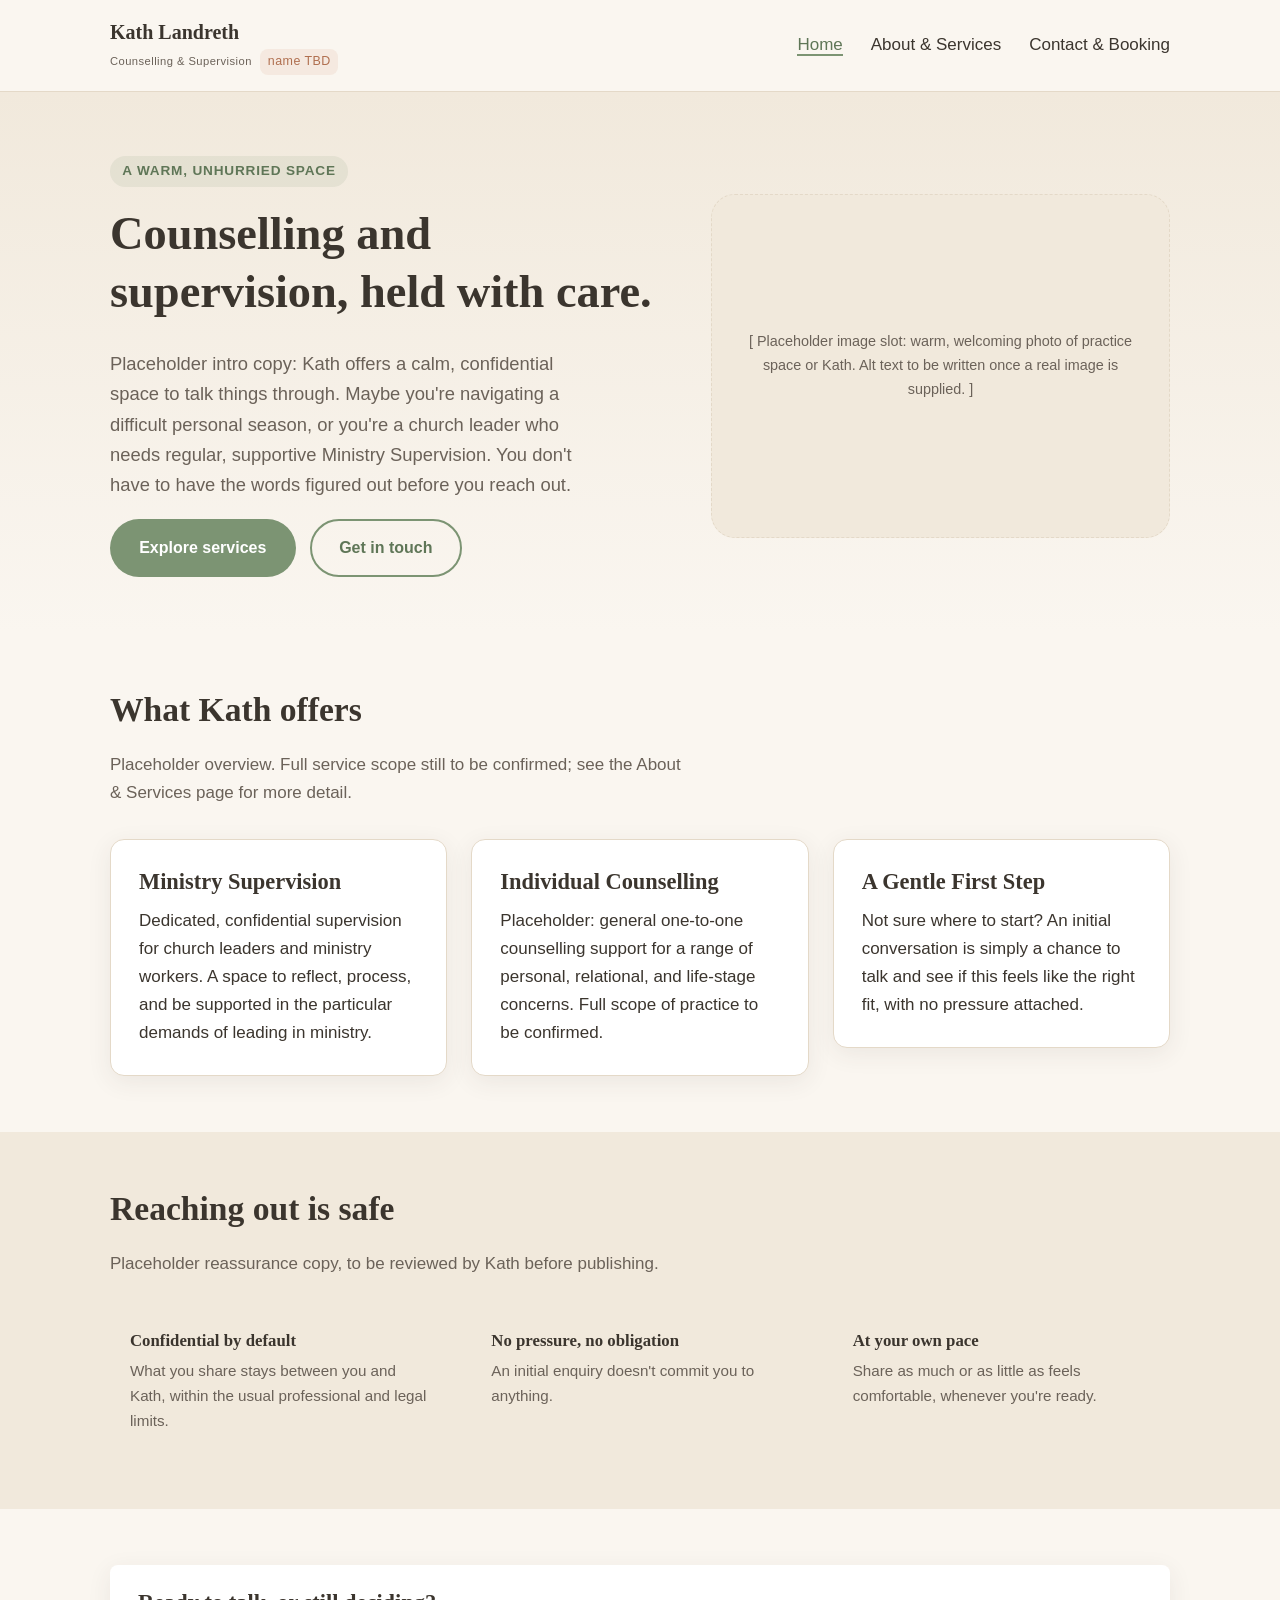
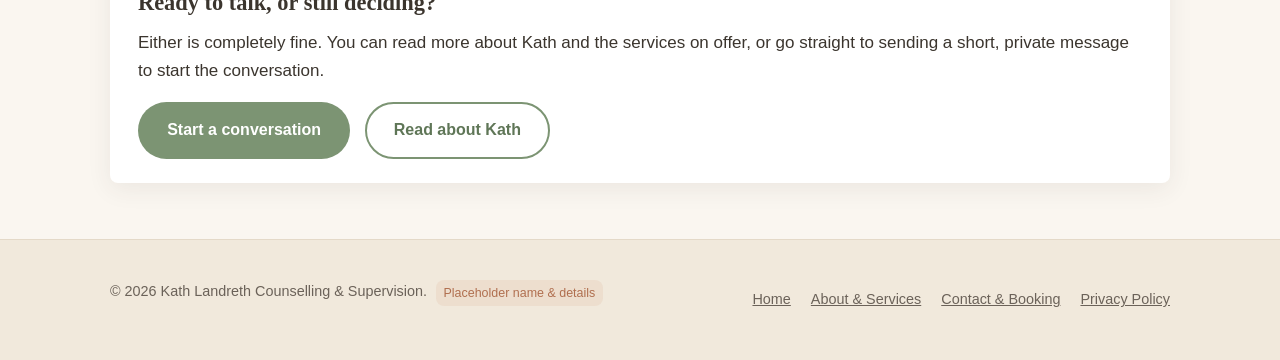
==== commit 3ecf0c49: "Mobile-specific overhaul of the Home page layout - Nav toggle is icon-only (no "Menu" text) across a" ====
--- a/index.html
+++ b/index.html
@@ -17,9 +17,8 @@
         Kath Landreth
         <span class="brand-sub">Counselling &amp; Supervision <span class="placeholder-flag">name TBD</span></span>
       </a>
-      <button class="nav-toggle" type="button" aria-expanded="false" aria-controls="primary-nav-links">
+      <button class="nav-toggle" type="button" aria-expanded="false" aria-controls="primary-nav-links" aria-label="Menu">
         <span class="icon-bar"></span>
-        <span>Menu</span>
       </button>
       <ul class="nav-links" id="primary-nav-links">
         <li><a href="index.html" aria-current="page">Home</a></li>
@@ -61,32 +60,62 @@
           <h2>What Kath offers</h2>
           <p>Placeholder overview. Full service scope still to be confirmed; see the About &amp; Services page for more detail.</p>
         </div>
-        <div class="card-grid card-grid-3">
-          <div class="card">
-            <h3>Ministry Supervision</h3>
-            <p>
-              Dedicated, confidential supervision for church leaders and
-              ministry workers. A space to reflect, process, and be
-              supported in the particular demands of leading in ministry.
-            </p>
+        <!--
+          On mobile (below the breakpoint set in js/main.js's
+          initOfferingsCarousel call), this becomes a one-at-a-time
+          carousel, same component as the Services carousel on
+          about.html, so three long cards don't turn into a wall of
+          scrolling. Above that breakpoint it's the plain 3-column grid
+          it always was; the JS adds/removes carousel behaviour as the
+          viewport crosses the breakpoint, so nothing else needs to
+          change here as more offerings are added later.
+        -->
+        <div class="carousel" id="offerings-carousel">
+          <button type="button" class="carousel-arrow carousel-arrow-prev" aria-label="Previous offering" hidden>
+            <span aria-hidden="true">&#8249;</span>
+          </button>
+
+          <div class="carousel-viewport">
+            <ul class="carousel-track card-grid card-grid-3" id="offerings-track">
+              <li class="carousel-slide">
+                <div class="card card-compact">
+                  <h3>Ministry Supervision</h3>
+                  <p>
+                    Dedicated, confidential supervision for church leaders and
+                    ministry workers. A space to reflect, process, and be
+                    supported in the particular demands of leading in ministry.
+                  </p>
+                </div>
+              </li>
+              <li class="carousel-slide">
+                <div class="card card-compact">
+                  <h3>Individual Counselling</h3>
+                  <p>
+                    Placeholder: general one-to-one counselling support for a
+                    range of personal, relational, and life-stage concerns.
+                    Full scope of practice to be confirmed.
+                  </p>
+                </div>
+              </li>
+              <li class="carousel-slide">
+                <div class="card card-compact">
+                  <h3>A Gentle First Step</h3>
+                  <p>
+                    Not sure where to start? An initial conversation is simply a
+                    chance to talk and see if this feels like the right fit, with
+                    no pressure attached.
+                  </p>
+                </div>
+              </li>
+            </ul>
           </div>
-          <div class="card">
-            <h3>Individual Counselling</h3>
-            <p>
-              Placeholder: general one-to-one counselling support for a
-              range of personal, relational, and life-stage concerns.
-              Full scope of practice to be confirmed.
-            </p>
-          </div>
-          <div class="card">
-            <h3>A Gentle First Step</h3>
-            <p>
-              Not sure where to start? An initial conversation is simply a
-              chance to talk and see if this feels like the right fit, with
-              no pressure attached.
-            </p>
-          </div>
+
+          <button type="button" class="carousel-arrow carousel-arrow-next" aria-label="Next offering" hidden>
+            <span aria-hidden="true">&#8250;</span>
+          </button>
         </div>
+
+        <div class="carousel-dots" id="offerings-dots" aria-label="Offering pages" hidden></div>
       </div>
     </section>
 
@@ -100,15 +129,15 @@
         <div class="trust-strip">
           <div class="trust-item">
             <h3>Confidential by default</h3>
-            <p>What you share stays between you and Kath, within the usual professional and legal limits, which will always be explained clearly.</p>
+            <p>What you share stays between you and Kath, within the usual professional and legal limits.</p>
           </div>
           <div class="trust-item">
             <h3>No pressure, no obligation</h3>
-            <p>An initial enquiry doesn't commit you to anything. It's simply an invitation to start a conversation.</p>
+            <p>An initial enquiry doesn't commit you to anything.</p>
           </div>
           <div class="trust-item">
             <h3>At your own pace</h3>
-            <p>You're welcome to share as much or as little as feels comfortable, whenever you feel ready.</p>
+            <p>Share as much or as little as feels comfortable, whenever you're ready.</p>
           </div>
         </div>
       </div>
--- a/css/style.css
+++ b/css/style.css
@@ -174,6 +174,23 @@
   gap: 0.9rem;
 }
 
+@media (max-width: 560px) {
+  /* Keep button pairs side by side on phones instead of stacking:
+     shrink padding/font just enough that two buttons fit one row. */
+  .btn-group {
+    flex-wrap: nowrap;
+    gap: 0.6rem;
+  }
+
+  .btn-group .btn {
+    flex: 1 1 0;
+    min-width: 0;
+    padding: 0.75em 0.6em;
+    font-size: 0.88rem;
+    text-align: center;
+  }
+}
+
 /* --- Header / Nav --- */
 .site-header {
   background: var(--color-bg);
@@ -212,14 +229,13 @@
 .nav-toggle {
   display: inline-flex;
   align-items: center;
-  gap: 0.5rem;
+  justify-content: center;
   background: transparent;
   border: 1px solid var(--color-border);
   border-radius: var(--radius-sm);
-  padding: 0.5em 0.8em;
-  font-family: var(--font-body);
-  font-size: 0.95rem;
-  color: var(--color-text);
+  width: 44px;
+  height: 44px;
+  padding: 0;
   cursor: pointer;
 }
 
@@ -311,6 +327,14 @@
   background: linear-gradient(180deg, var(--color-bg-alt) 0%, var(--color-bg) 100%);
 }
 
+@media (max-width: 640px) {
+  /* Sticky header already anchors the top of the page; a full 4rem of
+     extra padding above the eyebrow pill just pushes content down. */
+  .hero {
+    padding-top: 1.5rem;
+  }
+}
+
 .hero-inner {
   display: grid;
   gap: 2.5rem;
@@ -362,9 +386,30 @@
   box-shadow: 0 10px 28px rgba(59, 53, 46, 0.14);
 }
 
+@media (max-width: 640px) {
+  /* This is still just placeholder text in a box, so on phones it
+     shrinks to a short banner strip instead of a near-square block
+     that eats most of the first screen. Widen this back out (or
+     remove the override) once a real photo replaces the placeholder. */
+  .hero-image-slot {
+    aspect-ratio: 21 / 9;
+    padding: 1rem;
+    font-size: 0.8rem;
+  }
+}
+
 /* --- Generic sections --- */
 .section {
   padding: 3.5rem 0;
+}
+
+@media (max-width: 640px) {
+  /* Full desktop padding between every stacked section adds up to a
+     lot of dead scrolling on phones, where sections stack in a single
+     column anyway. */
+  .section {
+    padding: 2.25rem 0;
+  }
 }
 
 .section-alt {
@@ -475,12 +520,36 @@
   margin-bottom: 0;
 }
 
-/* --- Services carousel ---
-   Base rules (no JS-active class) intentionally match the plain
-   .card-grid layout, so the services list stays fully visible and
-   readable if JavaScript fails to load. js/main.js adds "is-carousel"
-   to #services-carousel once it initialises, which is what switches
-   the track over to absolute-positioned, circular slide layout below. */
+@media (max-width: 640px) {
+  /* Used on the Home page's "What Kath offers" cards, which become a
+     carousel on mobile (see initOfferingsCarousel in js/main.js).
+     Full desktop type size made each card's own carousel slide (and
+     therefore the whole carousel, which sizes itself to the tallest
+     slide) taller than it needs to be; a smaller, tighter card keeps
+     the same compact-rectangle feel the grid has on desktop. */
+  .card-compact {
+    padding: 1.25rem;
+  }
+
+  .card-compact h3 {
+    font-size: 1.05rem;
+  }
+
+  .card-compact p {
+    font-size: 0.92rem;
+  }
+}
+
+/* --- Carousel (shared component) ---
+   Used by the About & Services page's Services carousel (always on)
+   and the Home page's "What Kath offers" carousel (mobile-only, see
+   initOfferingsCarousel in js/main.js). Base rules (no JS-active
+   class) intentionally match the plain .card-grid layout, so the
+   cards stay fully visible and readable if JavaScript fails to load,
+   or on Home above the mobile breakpoint. JS adds "is-carousel" to the
+   root element once it activates carousel mode, which is what
+   switches the track over to absolute-positioned, circular slide
+   layout below. */
 .carousel-track {
   list-style: none;
   margin: 0;
@@ -491,7 +560,7 @@
   margin: 0;
 }
 
-.services-carousel {
+.carousel {
   position: relative;
 }
 
@@ -540,6 +609,18 @@
   margin-top: 1.75rem;
 }
 
+/* `.carousel-arrow`/`.carousel-dots` set `display` unconditionally, which
+   has the same specificity as the browser's own `[hidden] { display:
+   none }` rule — with equal specificity the later (author) rule wins,
+   so plain `hidden` silently did nothing on these. This bumps the
+   specificity so toggling `hidden` in JS (see setupCarousel in
+   js/main.js) actually hides them, which matters once a carousel can
+   be switched off again (the mobile-only "What Kath offers" one). */
+.carousel-arrow[hidden],
+.carousel-dots[hidden] {
+  display: none;
+}
+
 .carousel-dot {
   width: 10px;
   height: 10px;
@@ -561,7 +642,7 @@
 }
 
 /* Carousel mode: only applied once JS confirms it initialised */
-.services-carousel.is-carousel .carousel-viewport {
+.carousel.is-carousel .carousel-viewport {
   /* overflow-x/overflow-y set to different keywords (e.g. hidden + visible)
      makes browsers resolve "visible" to "auto" per spec, which draws a
      real scrollbar. Keep overflow uniformly hidden instead, and reserve
@@ -588,14 +669,14 @@
   );
 }
 
-.services-carousel.is-carousel .carousel-track {
+.carousel.is-carousel .carousel-track {
   display: block;
   position: relative;
   min-height: 200px;
   transition: height 0.4s ease;
 }
 
-.services-carousel.is-carousel .carousel-slide {
+.carousel.is-carousel .carousel-slide {
   position: absolute;
   top: 50%;
   left: 50%;
@@ -607,13 +688,13 @@
   pointer-events: none;
 }
 
-.services-carousel.is-carousel .carousel-slide.is-active {
+.carousel.is-carousel .carousel-slide.is-active {
   pointer-events: auto;
   z-index: 2;
 }
 
 @media (max-width: 560px) {
-  .services-carousel.is-carousel .carousel-viewport {
+  .carousel.is-carousel .carousel-viewport {
     padding: 16px 2.75rem;
     -webkit-mask-image: linear-gradient(
       to right,
@@ -667,6 +748,16 @@
   margin-bottom: 0;
 }
 
+@media (max-width: 640px) {
+  .trust-strip {
+    gap: 0.5rem;
+  }
+
+  .trust-item {
+    padding: 0.5rem 0;
+  }
+}
+
 /* --- Bio layout --- */
 .bio-layout {
   display: grid;
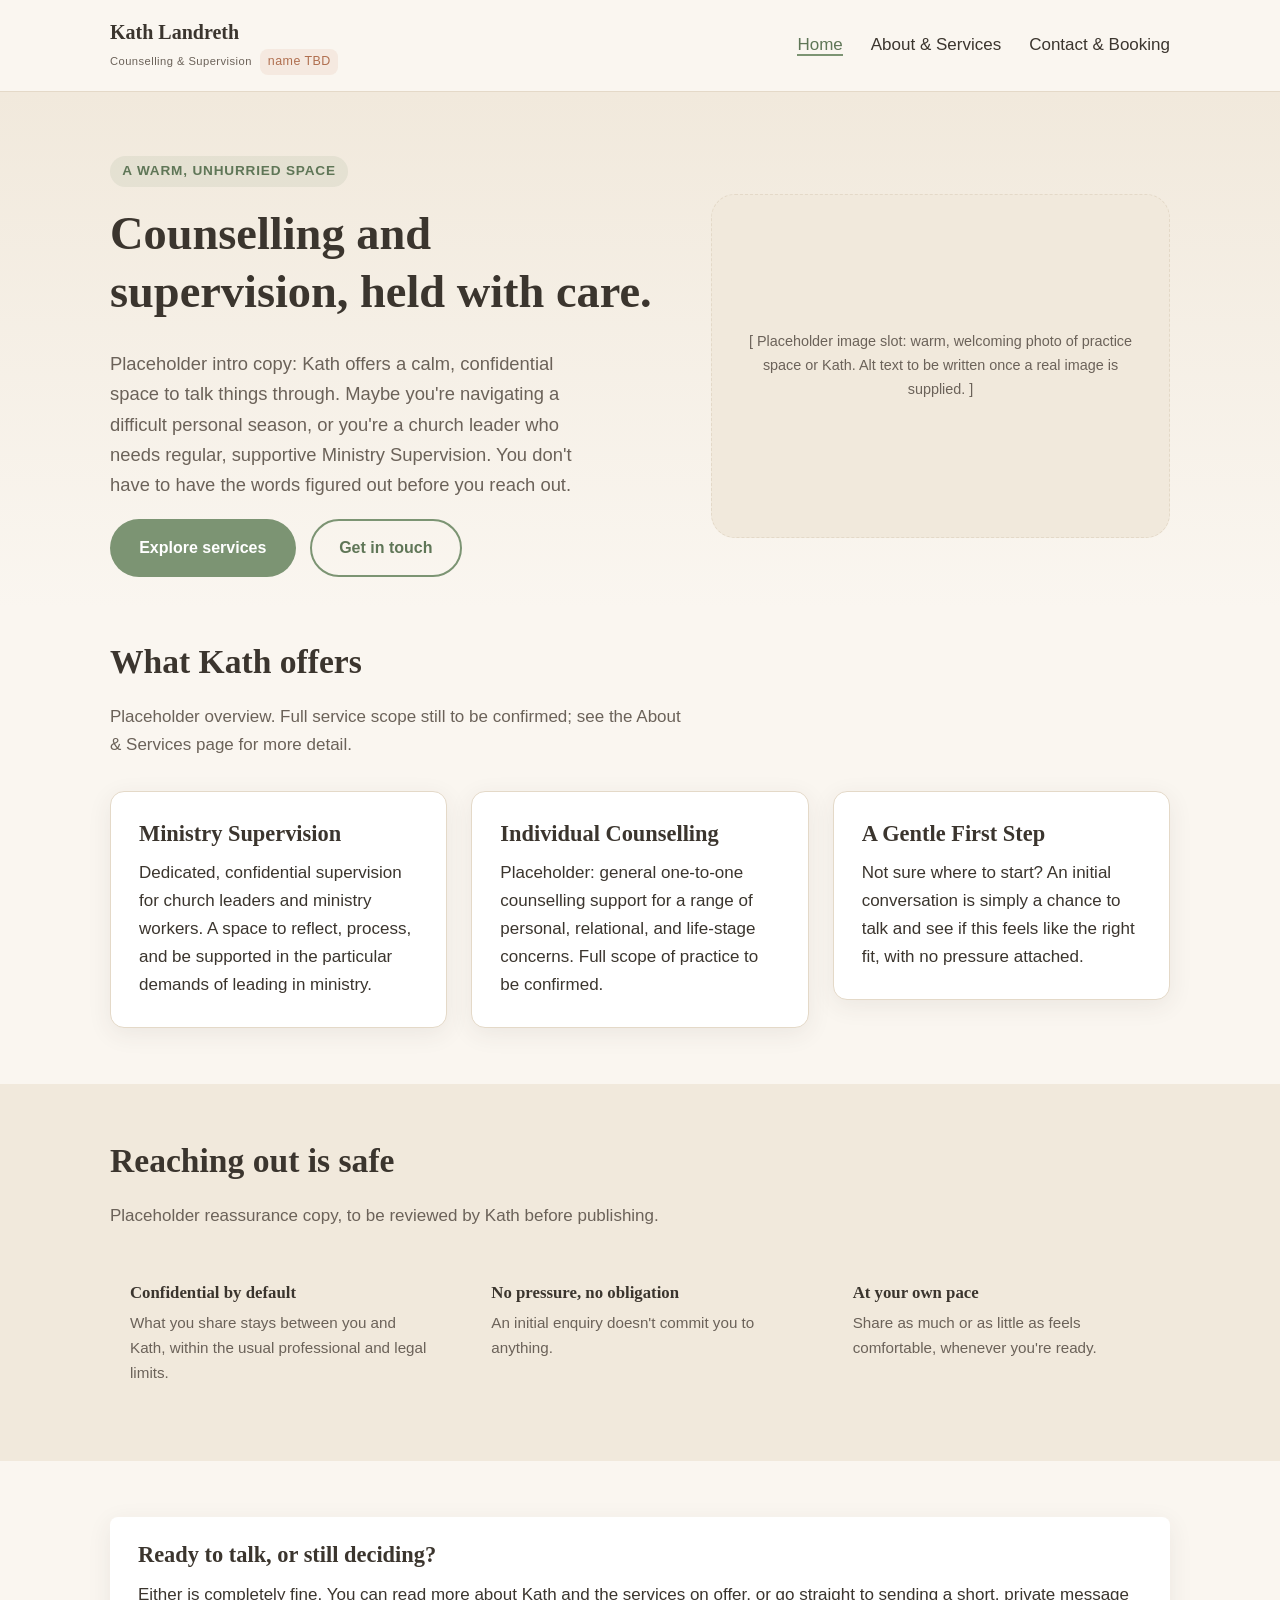
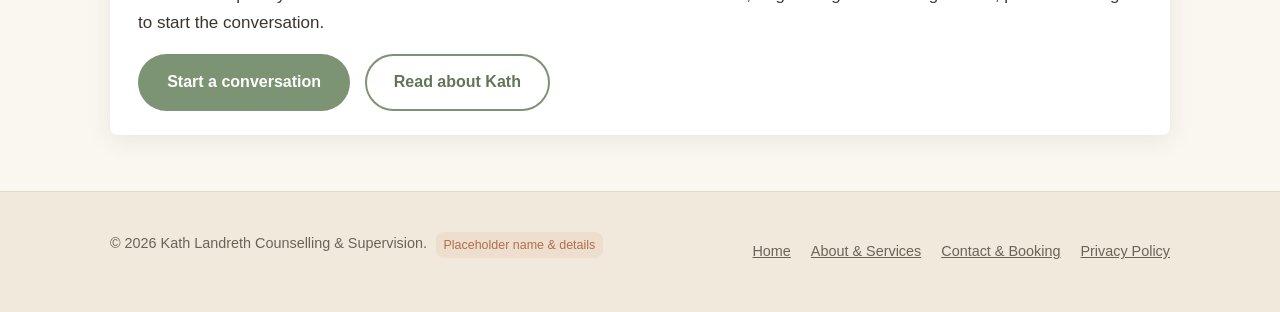
==== commit 1861c404: "Fix hover-outline ring popping instead of sweeping on Home cards Browsers don't animate a transition" ====
--- a/index.html
+++ b/index.html
@@ -79,7 +79,7 @@
             <ul class="carousel-track card-grid card-grid-3" id="offerings-track">
               <li class="carousel-slide">
                 <div class="card card-compact">
-                  <h3>Ministry Supervision</h3>
+                  <h3><a class="card-link" href="about.html#service-ministry-supervision" draggable="false">Ministry Supervision</a></h3>
                   <p>
                     Dedicated, confidential supervision for church leaders and
                     ministry workers. A space to reflect, process, and be
@@ -89,7 +89,7 @@
               </li>
               <li class="carousel-slide">
                 <div class="card card-compact">
-                  <h3>Individual Counselling</h3>
+                  <h3><a class="card-link" href="about.html#service-general-counselling" draggable="false">Individual Counselling</a></h3>
                   <p>
                     Placeholder: general one-to-one counselling support for a
                     range of personal, relational, and life-stage concerns.
@@ -99,7 +99,7 @@
               </li>
               <li class="carousel-slide">
                 <div class="card card-compact">
-                  <h3>A Gentle First Step</h3>
+                  <h3><a class="card-link" href="contact.html" draggable="false">A Gentle First Step</a></h3>
                   <p>
                     Not sure where to start? An initial conversation is simply a
                     chance to talk and see if this feels like the right fit, with
@@ -108,6 +108,10 @@
                 </div>
               </li>
             </ul>
+            <!-- Mobile-only swipe hint (see setupCarousel in js/main.js
+                 and css/style.css); invisible on desktop and until JS
+                 shows it once this carousel scrolls into view. -->
+            <span class="carousel-hint" aria-hidden="true">Swipe</span>
           </div>
 
           <button type="button" class="carousel-arrow carousel-arrow-next" aria-label="Next offering" hidden>
--- a/css/style.css
+++ b/css/style.css
@@ -48,6 +48,22 @@
   color: var(--color-text);
   line-height: 1.65;
   font-size: 17px;
+  animation: page-fade-in 0.6s ease;
+}
+
+@keyframes page-fade-in {
+  from {
+    opacity: 0;
+  }
+  to {
+    opacity: 1;
+  }
+}
+
+@media (prefers-reduced-motion: reduce) {
+  body {
+    animation: none;
+  }
 }
 
 img {
@@ -174,7 +190,7 @@
   gap: 0.9rem;
 }
 
-@media (max-width: 560px) {
+@media (max-width: 840px) {
   /* Keep button pairs side by side on phones instead of stacking:
      shrink padding/font just enough that two buttons fit one row. */
   .btn-group {
@@ -188,6 +204,16 @@
     padding: 0.75em 0.6em;
     font-size: 0.88rem;
     text-align: center;
+    line-height: 1.25;
+    /* When one label wraps to two lines it stretches the row (and
+       therefore the other button) taller; inline-block content just
+       sits at the top of that extra height by default, so a
+       single-line label like "Read about Kath" looked pinned to the
+       top instead of centred. Flex + centering fixes that regardless
+       of how many lines either label ends up wrapping to. */
+    display: flex;
+    align-items: center;
+    justify-content: center;
   }
 }
 
@@ -323,15 +349,20 @@
 
 /* --- Hero --- */
 .hero {
-  padding: 4rem 0 3.5rem;
+  padding: 4rem 0 2rem;
   background: linear-gradient(180deg, var(--color-bg-alt) 0%, var(--color-bg) 100%);
 }
 
-@media (max-width: 640px) {
+@media (max-width: 840px) {
   /* Sticky header already anchors the top of the page; a full 4rem of
-     extra padding above the eyebrow pill just pushes content down. */
+     extra padding above the eyebrow pill just pushes content down.
+     Bottom padding is reduced further still — most noticeable on
+     Contact & Booking, whose hero has no buttons to fill that
+     trailing space, so even a modest bottom padding reads as a big
+     gap before the form. */
   .hero {
     padding-top: 1.5rem;
+    padding-bottom: 0.5rem;
   }
 }
 
@@ -386,7 +417,7 @@
   box-shadow: 0 10px 28px rgba(59, 53, 46, 0.14);
 }
 
-@media (max-width: 640px) {
+@media (max-width: 840px) {
   /* This is still just placeholder text in a box, so on phones it
      shrinks to a short banner strip instead of a near-square block
      that eats most of the first screen. Widen this back out (or
@@ -403,12 +434,29 @@
   padding: 3.5rem 0;
 }
 
-@media (max-width: 640px) {
+/* Web only: the section right after a hero (most noticeable on
+   Contact & Booking, whose hero has no buttons to fill the trailing
+   space) gets a smaller top padding than sections generally do,
+   closing up the gap between the intro text and whatever follows. */
+.hero + .section {
+  padding-top: 2rem;
+}
+
+@media (max-width: 840px) {
   /* Full desktop padding between every stacked section adds up to a
      lot of dead scrolling on phones, where sections stack in a single
      column anyway. */
   .section {
     padding: 2.25rem 0;
+  }
+
+  /* The section right after a hero gets an even smaller top padding:
+     combined with the hero's own reduced bottom padding, this closes
+     the gap noticeable on Contact & Booking between the intro text and
+     the form (Home's hero has buttons filling that space, so it's less
+     visible there, but the tighter spacing suits it too). */
+  .hero + .section {
+    padding-top: 1rem;
   }
 }
 
@@ -520,7 +568,27 @@
   margin-bottom: 0;
 }
 
-@media (max-width: 640px) {
+/* Clickable cards (e.g. Home's "What Kath offers") wrap only their
+   heading in a link, then stretch it over the full card with ::after
+   so the whole card is clickable — not just the heading text. The
+   animated hover-outline ring above needs to live on .card itself
+   rather than the <a>: browsers don't animate a transition on a
+   registered custom property (--outline-pct) when it's declared on a
+   focusable element, they just snap straight to the end value instead
+   of sweeping. Keeping the link non-card-sized sidesteps that. */
+.card-link {
+  color: inherit;
+  text-decoration: none;
+  -webkit-user-drag: none;
+}
+
+.card-link::after {
+  content: "";
+  position: absolute;
+  inset: 0;
+}
+
+@media (max-width: 840px) {
   /* Used on the Home page's "What Kath offers" cards, which become a
      carousel on mobile (see initOfferingsCarousel in js/main.js).
      Full desktop type size made each card's own carousel slide (and
@@ -537,6 +605,19 @@
 
   .card-compact p {
     font-size: 0.92rem;
+  }
+
+  /* About page's Services carousel specifically: its placeholder copy
+     runs noticeably longer than Home's offering cards, so on top of
+     the smaller type above, clamp to a few lines with an ellipsis. That
+     caps every card at roughly the same, close-to-square height
+     regardless of how long an individual service's text is, instead of
+     the tallest one dictating a much taller carousel for all of them. */
+  #services-carousel .card-compact p {
+    display: -webkit-box;
+    -webkit-line-clamp: 4;
+    -webkit-box-orient: vertical;
+    overflow: hidden;
   }
 }
 
@@ -667,6 +748,11 @@
     #000 calc(100% - 70px),
     transparent 100%
   );
+  cursor: grab;
+  /* Let vertical page scroll pass through untouched; horizontal drags
+     are handled entirely by JS pointer events (see setupCarousel in
+     js/main.js) instead of the browser's own touch panning. */
+  touch-action: pan-y;
 }
 
 .carousel.is-carousel .carousel-track {
@@ -674,6 +760,18 @@
   position: relative;
   min-height: 200px;
   transition: height 0.4s ease;
+}
+
+.carousel.is-dragging .carousel-viewport {
+  cursor: grabbing;
+  user-select: none;
+}
+
+.carousel.is-dragging .carousel-slide {
+  /* Track the pointer 1:1 while dragging instead of animating toward
+     it — the transition comes back for the snap/settle once the drag
+     ends and render() sets the final resting position. */
+  transition: none;
 }
 
 .carousel.is-carousel .carousel-slide {
@@ -693,7 +791,7 @@
   z-index: 2;
 }
 
-@media (max-width: 560px) {
+@media (max-width: 840px) {
   .carousel.is-carousel .carousel-viewport {
     padding: 16px 2.75rem;
     -webkit-mask-image: linear-gradient(
@@ -719,6 +817,80 @@
   }
 }
 
+/* --- Swipe hint (mobile only, both carousels — see config.swipe in
+   js/main.js). Once the carousel scrolls into view, JS keeps the
+   active slide nudging left/right on a loop (a pause between each
+   pass) and keeps a "Swipe" label up over the centre of the card,
+   until the visitor actually interacts, at which point the arrows
+   settle from a solid button down to a faint overlay, since swipe is
+   the primary way to browse here. All of this is invisible outside
+   this breakpoint regardless of when JS fires it, so the always-on
+   Services carousel still behaves exactly as before at desktop
+   widths. */
+.carousel-hint {
+  display: none;
+}
+
+@media (max-width: 840px) {
+  .carousel-hint {
+    display: flex;
+    align-items: center;
+    justify-content: center;
+    position: absolute;
+    inset: 0;
+    margin: auto;
+    width: fit-content;
+    height: fit-content;
+    background: rgba(59, 53, 46, 0.55);
+    color: #fff;
+    font-size: 0.95rem;
+    font-weight: 700;
+    letter-spacing: 0.05em;
+    text-transform: uppercase;
+    padding: 0.6em 1.4em;
+    border-radius: 999px;
+    opacity: 0;
+    pointer-events: none;
+    z-index: 5;
+    transition: opacity 0.5s ease;
+  }
+
+  .carousel-hint.is-visible {
+    opacity: 1;
+  }
+
+  @keyframes carousel-swipe-nudge {
+    0%, 100% {
+      transform: translate(-50%, -50%) translateX(var(--slide-offset, 0px)) scale(var(--slide-scale, 1));
+    }
+    30% {
+      transform: translate(-50%, -50%) translateX(calc(var(--slide-offset, 0px) - 16px)) scale(var(--slide-scale, 1));
+    }
+    65% {
+      transform: translate(-50%, -50%) translateX(calc(var(--slide-offset, 0px) + 16px)) scale(var(--slide-scale, 1));
+    }
+  }
+
+  .carousel.is-carousel .carousel-slide.is-active.show-swipe-nudge {
+    animation: carousel-swipe-nudge 1.1s ease;
+  }
+
+  /* Arrows start as a soft, semi-transparent overlay rather than solid
+     buttons, then fade further once the hint above has had a moment to
+     register (or immediately, if the visitor swipes or taps before
+     then — see cancelHint() in js/main.js). Still fully clickable at
+     any opacity. */
+  .carousel.is-carousel .carousel-arrow {
+    background: rgba(255, 255, 255, 0.75);
+    box-shadow: none;
+    transition: opacity 0.8s ease, background-color 0.2s ease;
+  }
+
+  .carousel.is-carousel .carousel-arrow.is-faded {
+    opacity: 0.4;
+  }
+}
+
 /* --- Reassurance / trust strip --- */
 .trust-strip {
   display: grid;
@@ -748,7 +920,7 @@
   margin-bottom: 0;
 }
 
-@media (max-width: 640px) {
+@media (max-width: 840px) {
   .trust-strip {
     gap: 0.5rem;
   }
@@ -791,6 +963,29 @@
   box-shadow: 0 10px 28px rgba(59, 53, 46, 0.14);
 }
 
+@media (max-width: 840px) {
+  /* Mobile only: read the bio before the (still-placeholder) portrait,
+     and shrink that portrait to the same short banner treatment as the
+     Home page's hero image, instead of a near-full-screen block. */
+  .portrait-slot {
+    order: 2;
+    aspect-ratio: 21 / 9;
+    padding: 1rem;
+    font-size: 0.8rem;
+  }
+
+  .bio-content {
+    order: 1;
+  }
+
+  /* Shortens the bio so the (still-placeholder) portrait below appears
+     sooner in the scroll; the secondary paragraph is supplementary
+     detail, not the core intro. */
+  .bio-secondary {
+    display: none;
+  }
+}
+
 /* --- Confidentiality note box --- */
 .note-box {
   background: var(--color-surface);
@@ -813,12 +1008,39 @@
   margin-bottom: 0;
 }
 
+/* Confidentiality box on about.html: full copy on desktop, a shorter
+   version with a Privacy Policy link on mobile (see the HTML comment
+   next to these paragraphs for why this needs two versions rather than
+   one). */
+.confidentiality-short {
+  display: none;
+}
+
+@media (max-width: 840px) {
+  .confidentiality-full {
+    display: none;
+  }
+
+  .confidentiality-short {
+    display: block;
+  }
+}
+
 /* --- Contact page --- */
 .contact-layout {
   display: grid;
   gap: 2.5rem;
 }
 
+.contact-layout > * {
+  /* Grid items default to min-width: auto, which lets a long unbroken
+     token (an email address, a URL) force its column wider than the
+     container's own padding-box instead of wrapping — the form and
+     "What happens next" card were overflowing past the right padding
+     because of exactly this. Overriding it lets them shrink properly. */
+  min-width: 0;
+}
+
 @media (min-width: 900px) {
   .contact-layout {
     grid-template-columns: 1fr 0.8fr;
@@ -826,11 +1048,126 @@
 }
 
 .contact-form {
+  position: relative;
+  overflow: hidden;
   background: var(--color-surface);
   border: 1px solid var(--color-border);
   border-radius: var(--radius-lg);
   padding: 2rem;
   box-shadow: var(--shadow-soft);
+  transition: background-color 0.9s ease, border-color 0.9s ease;
+}
+
+/* --- Submit animation ---
+   Faux (decorative, not tied to real network timing) loading sequence
+   played on successful submission — see playSubmitSuccess in
+   js/main.js for the class/timing choreography. .form-fields (every
+   normal field, the submit button, the privacy notes) fades out and
+   .form-submit-overlay fades in showing a spinning grey arc and a
+   "Submitting" label; the container then fades to the site's green
+   while the arc and label fade to white; the arc then closes into a
+   full circle and a checkmark draws inside it, and the label switches
+   to "Submitted" (that text swap is plain JS, not animated). */
+.form-fields {
+  transition: opacity 0.4s ease;
+}
+
+.contact-form.is-submitting .form-fields,
+.contact-form.is-success .form-fields {
+  opacity: 0;
+  pointer-events: none;
+}
+
+.contact-form.is-success {
+  background-color: var(--color-primary);
+  border-color: var(--color-primary);
+}
+
+.form-submit-overlay {
+  position: absolute;
+  inset: 0;
+  display: flex;
+  flex-direction: column;
+  align-items: center;
+  justify-content: center;
+  gap: 1rem;
+  opacity: 0;
+  pointer-events: none;
+  transition: opacity 0.4s ease;
+}
+
+.contact-form.is-submitting .form-submit-overlay,
+.contact-form.is-success .form-submit-overlay {
+  opacity: 1;
+}
+
+.submit-overlay-label {
+  font-size: 0.85rem;
+  font-weight: 700;
+  letter-spacing: 0.06em;
+  text-transform: uppercase;
+  color: var(--color-text-muted);
+  transition: color 0.9s ease;
+}
+
+.contact-form.is-success .submit-overlay-label {
+  color: #fff;
+}
+
+.submit-icon {
+  overflow: visible;
+}
+
+@keyframes submit-spin {
+  to {
+    transform: rotate(360deg);
+  }
+}
+
+.submit-icon-arc {
+  stroke: var(--color-text-muted);
+  stroke-linecap: round;
+  stroke-dasharray: 28 85;
+  transform-origin: 24px 24px;
+  animation: submit-spin 0.9s linear infinite;
+  transition: stroke 0.9s ease, opacity 0.3s ease 0.9s;
+}
+
+.contact-form.is-success .submit-icon-arc {
+  stroke: #fff;
+  opacity: 0;
+}
+
+.submit-icon-circle {
+  stroke: #fff;
+  stroke-dasharray: 113.1;
+  stroke-dashoffset: 113.1;
+  opacity: 0;
+  transition: stroke-dashoffset 0.6s ease 0.9s, opacity 0.3s ease 0.9s;
+}
+
+.contact-form.is-success .submit-icon-circle {
+  stroke-dashoffset: 0;
+  opacity: 1;
+}
+
+.submit-icon-check {
+  stroke: #fff;
+  stroke-dasharray: 26;
+  stroke-dashoffset: 26;
+  opacity: 0;
+  transition: stroke-dashoffset 0.4s ease 1.5s, opacity 0.2s ease 1.5s;
+}
+
+.contact-form.is-success .submit-icon-check {
+  stroke-dashoffset: 0;
+  opacity: 1;
+}
+
+@media (prefers-reduced-motion: reduce) {
+  .submit-icon-arc {
+    animation: none;
+  }
 }
 
 .form-row {
@@ -842,6 +1179,26 @@
   font-weight: 600;
   margin-bottom: 0.4em;
   font-size: 0.95rem;
+}
+
+.form-row-checkbox {
+  display: flex;
+  align-items: flex-start;
+  gap: 0.6rem;
+}
+
+.form-row-checkbox input[type="checkbox"] {
+  width: 1.1em;
+  height: 1.1em;
+  margin-top: 0.2em;
+  flex-shrink: 0;
+  accent-color: var(--color-primary);
+}
+
+.form-row-checkbox label {
+  font-weight: 400;
+  font-size: 0.92rem;
+  color: var(--color-text-muted);
 }
 
 .form-row .hint {
@@ -896,25 +1253,29 @@
   padding: 1rem 1.2rem;
   font-size: 0.92rem;
   color: var(--color-text-muted);
-  margin-bottom: 1.5rem;
-}
-
-.contact-details dl {
-  margin: 0;
-}
-
-.contact-details dt {
-  font-weight: 700;
-  margin-top: 1.1rem;
-}
-
-.contact-details dt:first-child {
-  margin-top: 0;
-}
-
-.contact-details dd {
-  margin: 0.2em 0 0;
-  color: var(--color-text-muted);
+  margin: 1rem 0 0;
+}
+
+.privacy-note-short {
+  display: none;
+}
+
+@media (max-width: 840px) {
+  /* Fine-print version: shorter copy, small type, moved below the
+     submit button instead of taking up prominent space above the
+     form's first field. */
+  .privacy-note-full {
+    display: none;
+  }
+
+  .privacy-note-short {
+    display: block;
+    background: none;
+    padding: 0;
+    margin: 0.75rem 0 0;
+    font-size: 0.72rem;
+    line-height: 1.4;
+  }
 }
 
 .form-status {
